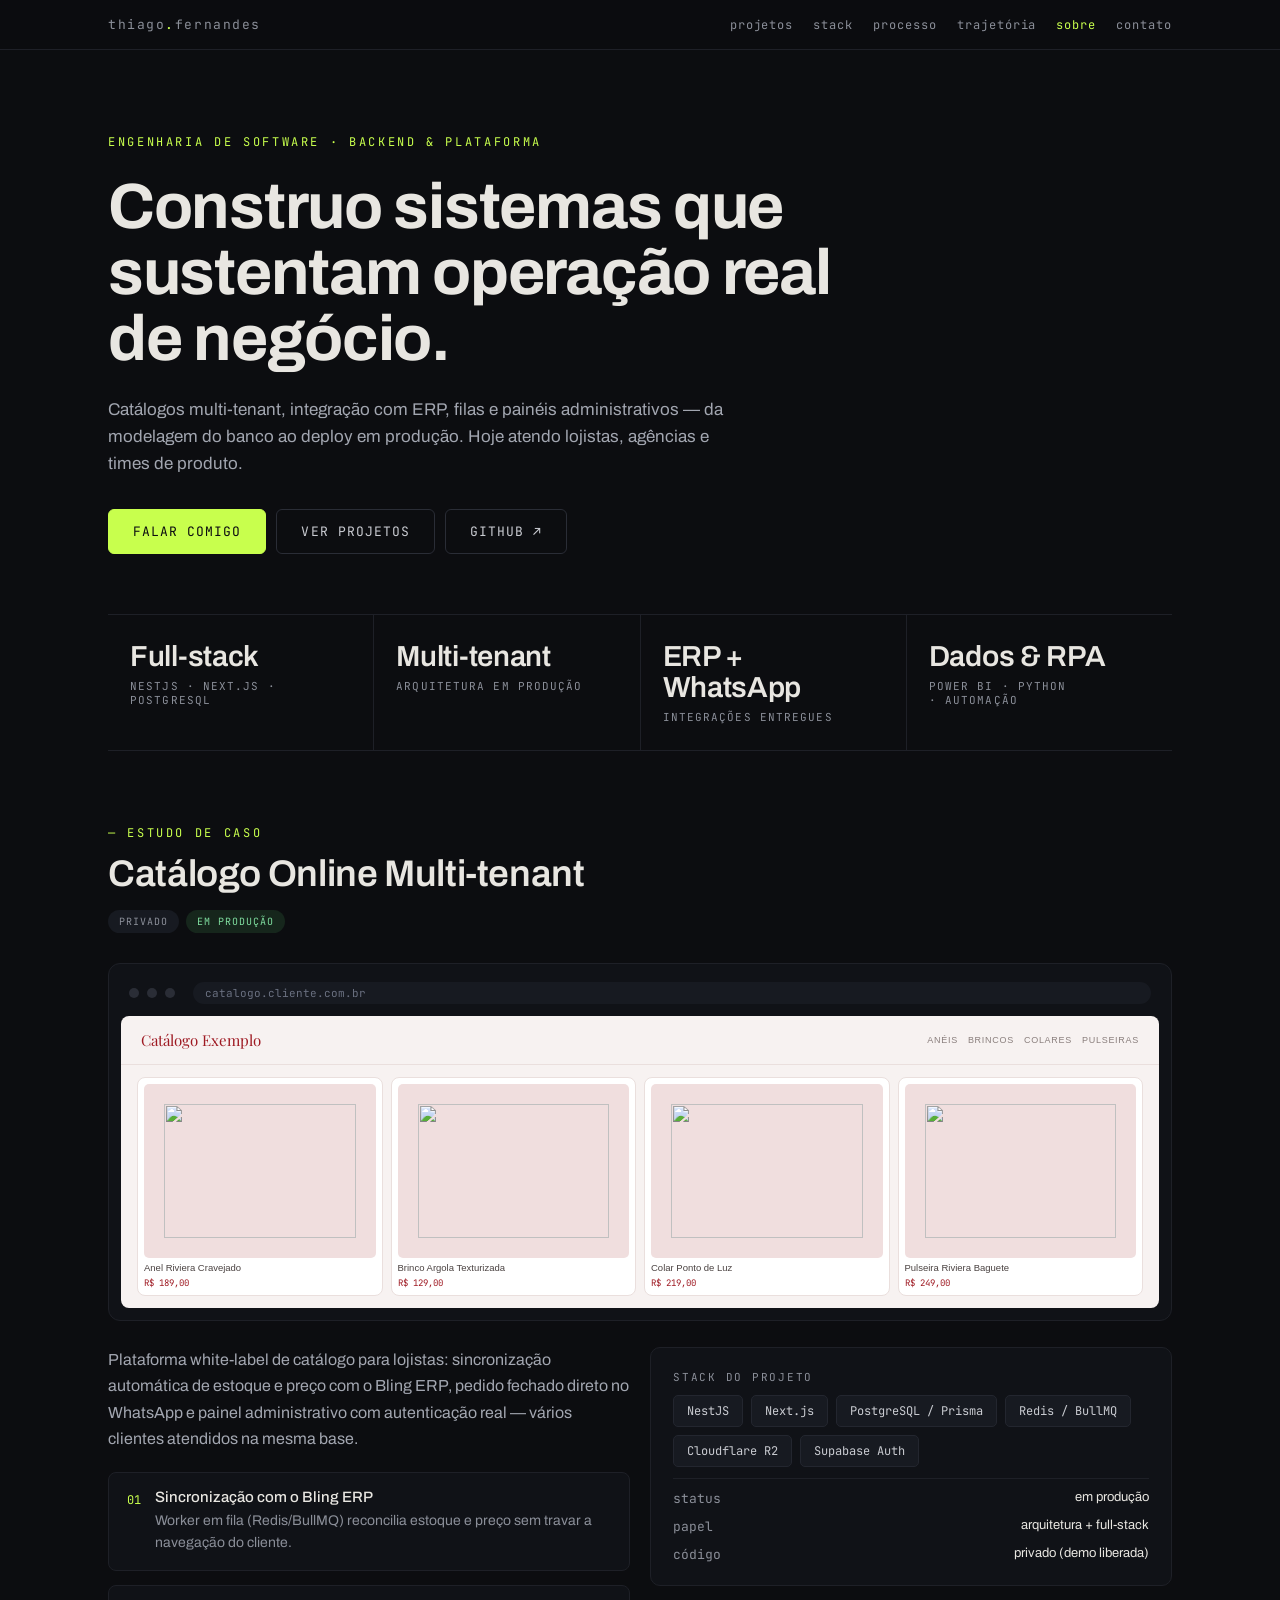
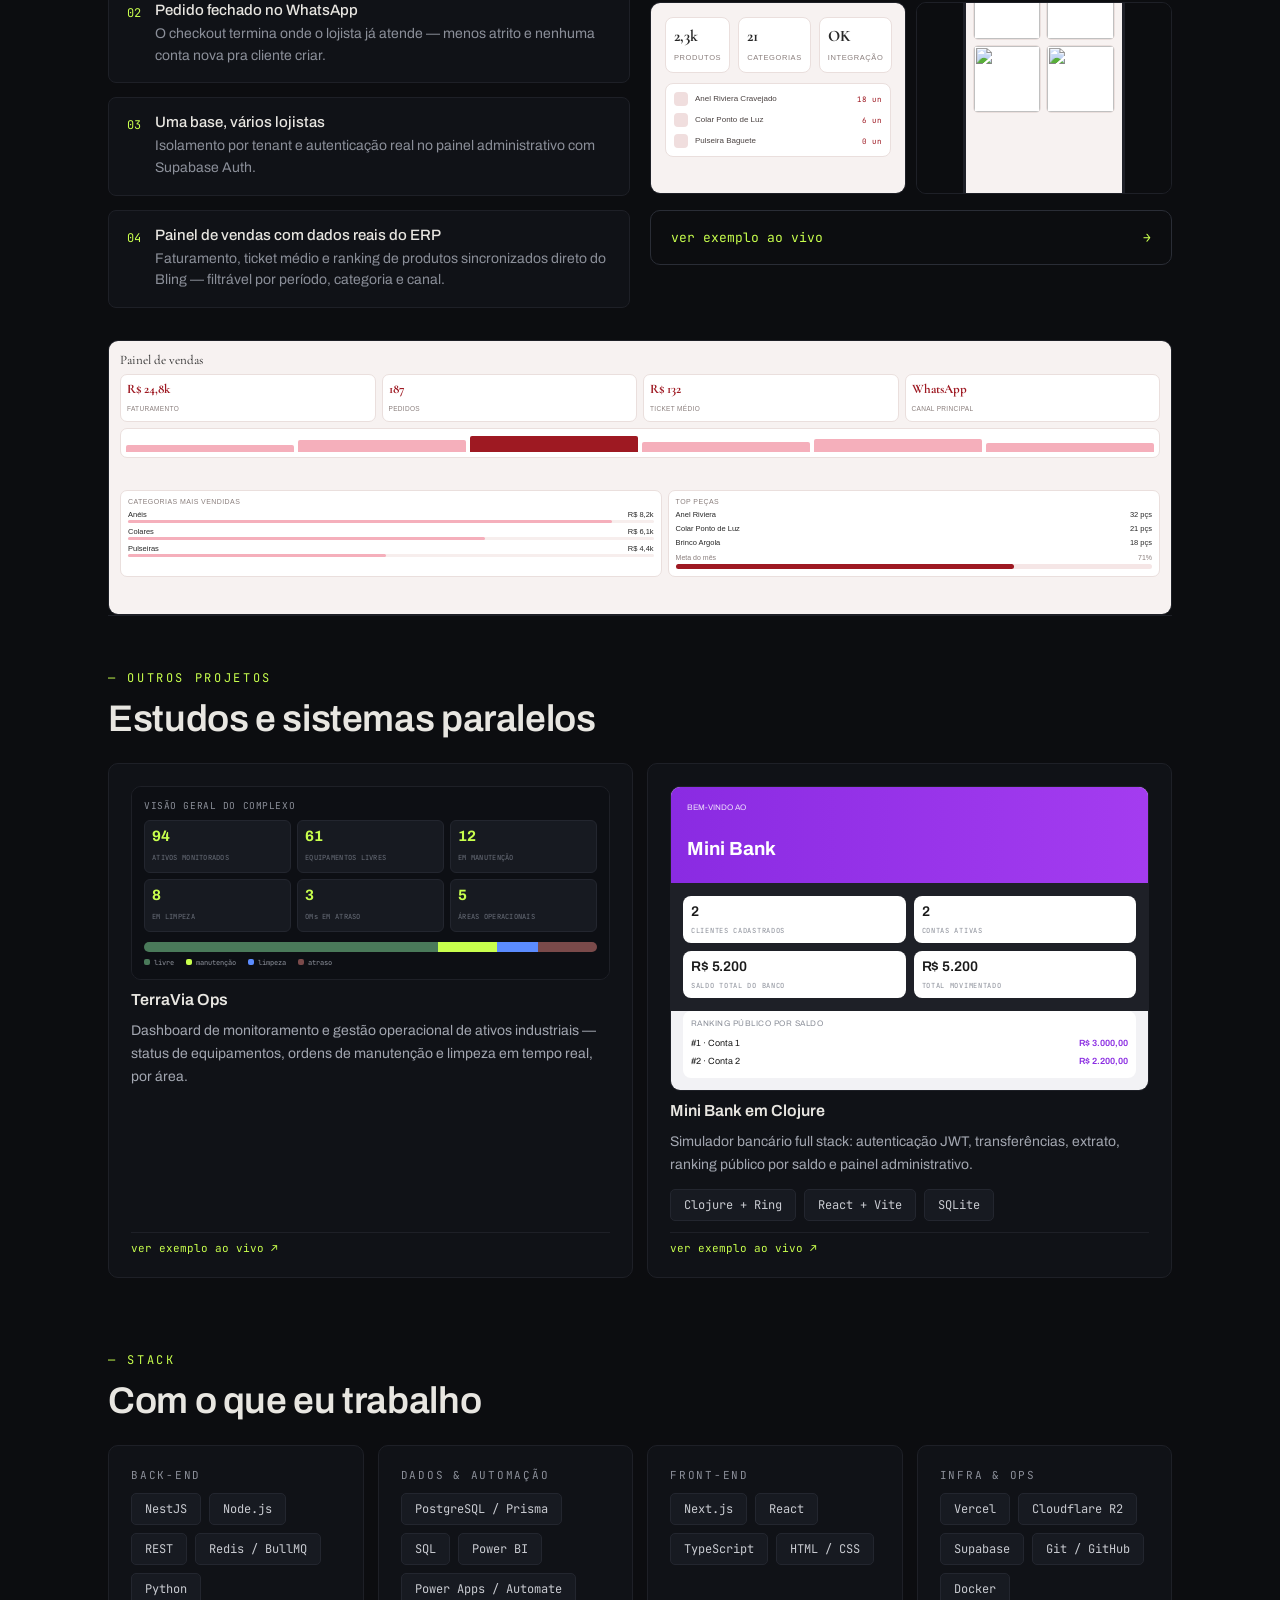
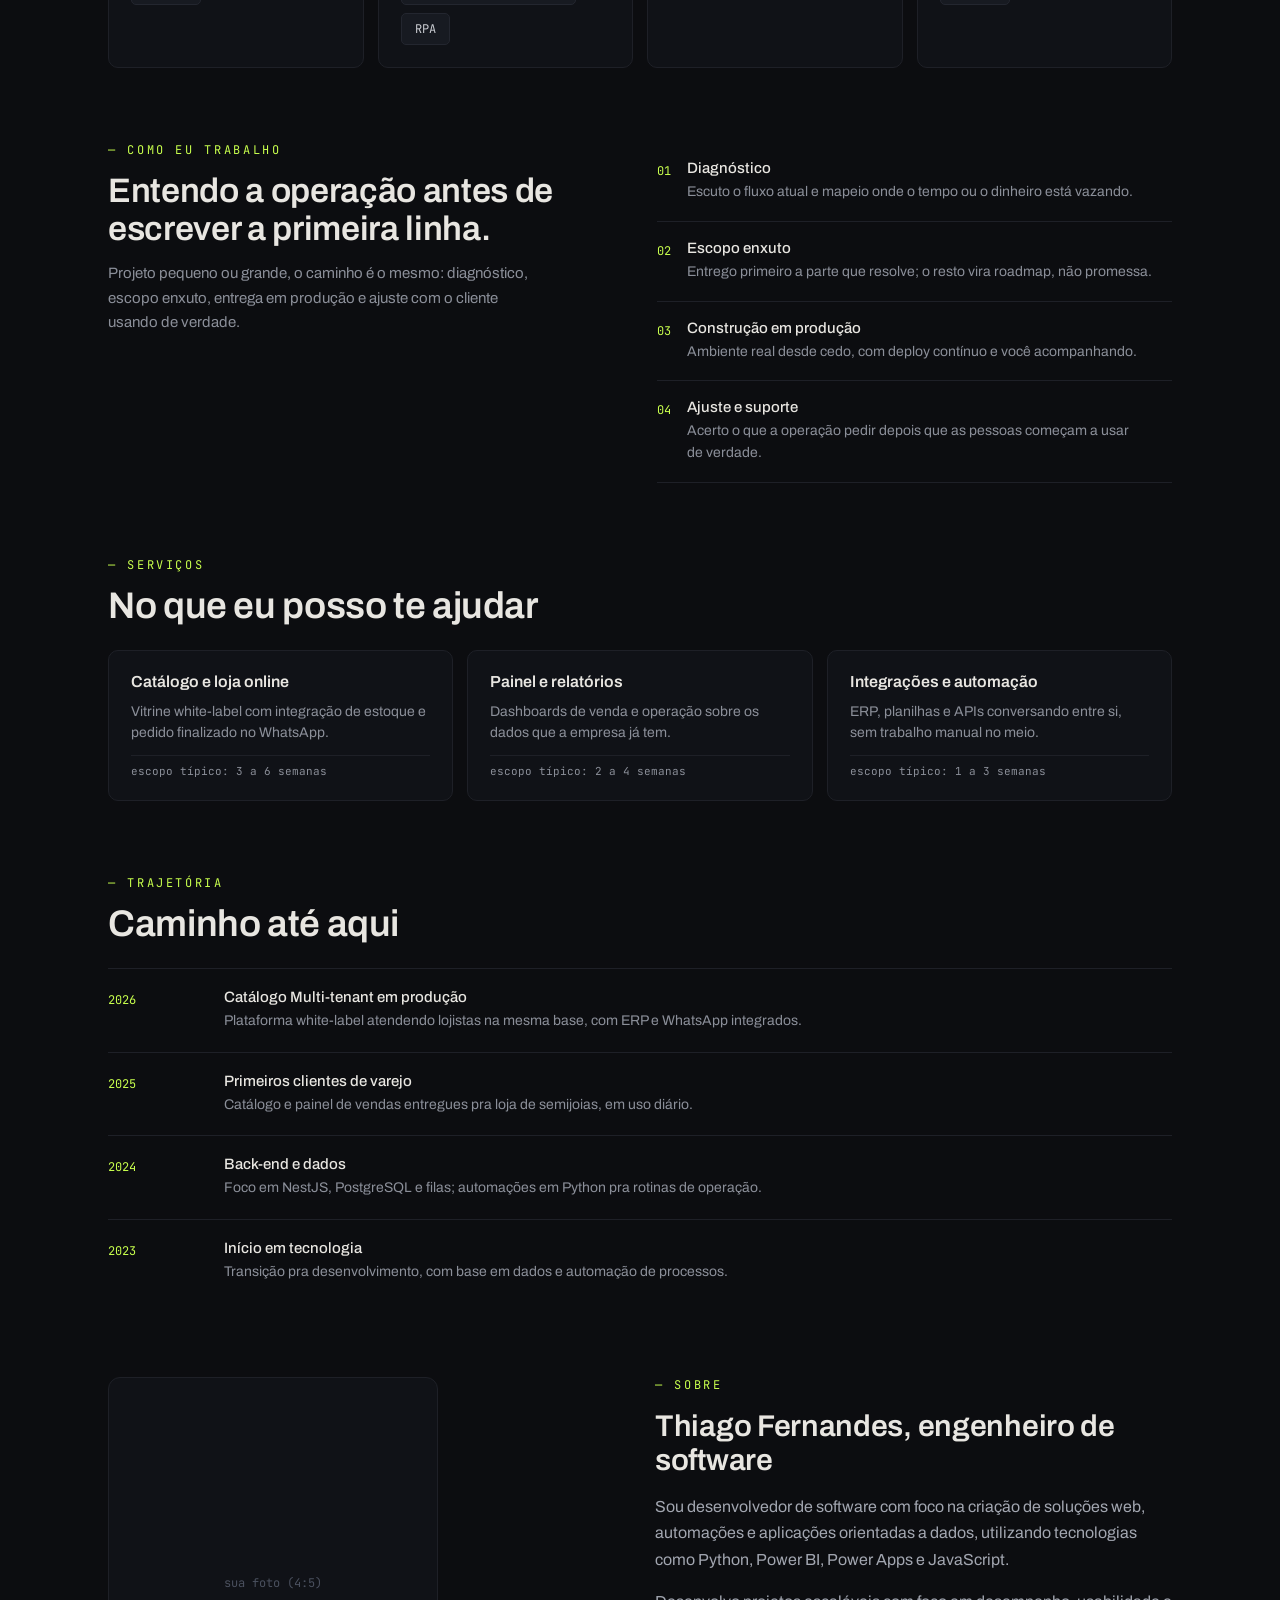
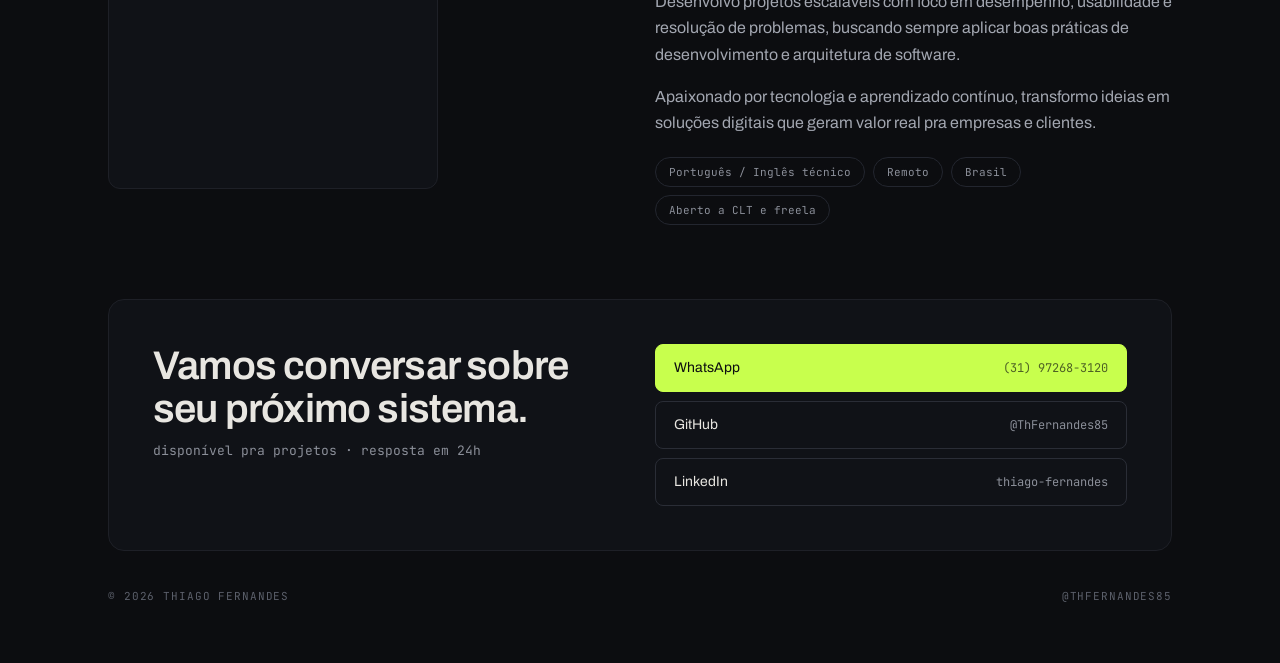
==== index.html @ 5080163a "fix: remove proporcao fixa do print do catalogo e deixa vendas mais compacto .shot (print principal " ====
<!DOCTYPE html>
<html lang="pt-BR">
<head>
<meta charset="utf-8">
<meta name="viewport" content="width=device-width,initial-scale=1">
<title>Thiago Fernandes · Engenheiro de Software</title>
<meta name="description" content="Engenheiro de software: catálogos multi-tenant, integrações com ERP, painéis e automações em produção.">
<link rel="preconnect" href="https://fonts.googleapis.com">
<link rel="preconnect" href="https://fonts.gstatic.com" crossorigin>
<link href="https://fonts.googleapis.com/css2?family=JetBrains+Mono:wght@400;500&family=Archivo:wght@400;500;600;700&family=Cormorant+Garamond:wght@400;500&family=Playfair+Display:wght@500;600&display=swap" rel="stylesheet">
<style>
:root{--bg:#0c0d10;--panel:#101217;--line:#1e2027;--line2:#2a2d36;--ink:#e8e6e1;--dim:#a2a6b0;--dim2:#8b8f99;--acc:#c8ff4d;}
*{box-sizing:border-box}
html{scroll-behavior:smooth}
body{margin:0;background:var(--bg);color:var(--ink);font-family:'Archivo',sans-serif;-webkit-font-smoothing:antialiased}
.mono{font-family:'JetBrains Mono',monospace}
a{color:var(--acc);text-decoration:none}
a:hover{color:#e4ff9e}
.wrap{max-width:1120px;margin:0 auto;padding:0 28px}
.nav{position:sticky;top:0;z-index:20;background:rgba(12,13,16,.86);backdrop-filter:blur(10px);border-bottom:1px solid var(--line)}
.nav .wrap{display:flex;flex-wrap:wrap;align-items:center;justify-content:space-between;gap:14px;padding:16px 28px}
.brand{font-family:'JetBrains Mono',monospace;font-size:13px;letter-spacing:.12em;color:var(--dim2)}
.brand b{color:var(--acc);font-weight:400}
.navlinks{display:flex;flex-wrap:wrap;gap:20px;font-family:'JetBrains Mono',monospace;font-size:12px;letter-spacing:.08em}
.navlinks a{color:var(--dim2)}
.navlinks a:hover,.navlinks a.on{color:var(--acc)}
.hero{padding:84px 0 60px;display:flex;flex-direction:column;gap:24px;animation:rise .5s ease both}
@keyframes rise{from{opacity:0;transform:translateY(14px)}to{opacity:1;transform:none}}
.eyebrow{font-family:'JetBrains Mono',monospace;font-size:12px;letter-spacing:.22em;color:var(--acc)}
h1{font-size:clamp(36px,5.2vw,64px);font-weight:700;line-height:1.03;letter-spacing:-.02em;margin:0;max-width:900px;text-wrap:pretty}
.lead{font-size:17px;line-height:1.6;color:var(--dim);max-width:620px;text-wrap:pretty;margin:0}
.btns{display:flex;flex-wrap:wrap;gap:10px;padding-top:8px}
.btn{padding:13px 24px;border-radius:6px;font-family:'JetBrains Mono',monospace;font-size:13px;letter-spacing:.08em;border:1px solid var(--line2);color:#c9cbd1}
.btn.primary{background:var(--acc);color:#0c0d10;border-color:var(--acc)}
.btn:hover{border-color:var(--acc);color:var(--acc)}
.btn.primary:hover{background:#e4ff9e;color:#0c0d10}
.stats{display:grid;grid-template-columns:repeat(auto-fit,minmax(168px,1fr));gap:1px;background:var(--line);border-top:1px solid var(--line);border-bottom:1px solid var(--line)}
.stat{background:var(--bg);padding:26px 22px;display:flex;flex-direction:column;gap:7px}
.stat b{font-size:29px;font-weight:600;letter-spacing:-.01em}
.stat span{font-family:'JetBrains Mono',monospace;font-size:11px;letter-spacing:.1em;color:var(--dim2);text-wrap:pretty}
section{scroll-margin-top:74px}
.shead{padding:74px 0 8px;display:flex;flex-direction:column;gap:12px}
.shead h2{font-size:clamp(24px,2.9vw,38px);font-weight:600;letter-spacing:-.01em;margin:0}
.badges{display:flex;flex-wrap:wrap;gap:7px;padding-top:4px}
.badge{font-family:'JetBrains Mono',monospace;font-size:10px;letter-spacing:.1em;padding:5px 11px;border-radius:999px;background:#171a21;color:var(--dim2)}
.badge.live{background:#16261c;color:#7fdd9f}
.mock{border:1px solid var(--line);background:var(--panel);border-radius:12px;padding:12px;margin-top:22px}
.mockbar{display:flex;align-items:center;gap:8px;padding:6px 8px 12px}
.mockbar i{width:10px;height:10px;border-radius:50%;background:var(--line2)}
.mockurl{margin-left:10px;flex:1;height:22px;border-radius:999px;background:#171a21;display:flex;align-items:center;padding:0 12px;font-family:'JetBrains Mono',monospace;font-size:11px;color:#6a7080}
.shot{border-radius:8px;overflow:hidden;background:#0c0d10}
.two{display:grid;grid-template-columns:repeat(auto-fit,minmax(290px,1fr));gap:20px;padding:26px 0}
.col{min-width:0;display:flex;flex-direction:column;gap:20px}
.body{font-size:16px;line-height:1.65;color:var(--dim);text-wrap:pretty;margin:0}
.dec{display:flex;gap:14px;padding:16px 18px;border:1px solid var(--line);border-radius:8px;background:var(--panel)}
.dec i,.step i{font-family:'JetBrains Mono',monospace;font-size:12px;color:var(--acc);font-style:normal;flex:0 0 auto;padding-top:3px}
.dec b,.step b,.tl b{display:block;font-size:15px;font-weight:500;margin-bottom:5px}
.dec p,.step p,.tl p{margin:0;font-size:14px;line-height:1.55;color:var(--dim2);text-wrap:pretty}
.card{border:1px solid var(--line);border-radius:10px;background:var(--panel);padding:22px;display:flex;flex-direction:column;gap:11px}
.ktitle{font-family:'JetBrains Mono',monospace;font-size:11px;letter-spacing:.16em;color:var(--dim2)}
.chips{display:flex;flex-wrap:wrap;gap:8px}
.chip{padding:7px 13px;border-radius:5px;background:#171a21;border:1px solid #23262f;font-family:'JetBrains Mono',monospace;font-size:12px;color:#c9cbd1}
.metarow{display:flex;justify-content:space-between;gap:12px;font-size:13px}
.metarow span{font-family:'JetBrains Mono',monospace;color:var(--dim2)}
.metarow em{font-style:normal;text-align:right}
.hr{height:1px;background:var(--line)}
.grid2{display:grid;grid-template-columns:1fr 1fr;gap:10px}
.thumb{aspect-ratio:4/3;border:1px solid var(--line);border-radius:10px;overflow:hidden;background:var(--panel)}
.livelink{border:1px solid var(--line2);border-radius:10px;padding:18px 20px;display:flex;align-items:center;justify-content:space-between;gap:12px;font-family:'JetBrains Mono',monospace;font-size:13px;color:var(--acc)}
.livelink:hover{border-color:var(--acc)}
.split{padding:74px 0 0;display:grid;grid-template-columns:repeat(auto-fit,minmax(280px,1fr));gap:34px}
.step{display:flex;gap:16px;padding:18px 0;border-bottom:1px solid var(--line)}
.tl{display:grid;grid-template-columns:96px minmax(0,1fr);gap:20px;padding:20px 0;border-top:1px solid var(--line)}
.tl i{font-family:'JetBrains Mono',monospace;font-size:12px;color:var(--acc);font-style:normal;padding-top:3px}
.about{padding:74px 0 0;display:grid;grid-template-columns:repeat(auto-fit,minmax(260px,1fr));gap:30px;align-items:start}
.foto{aspect-ratio:4/5;border:1px solid var(--line);border-radius:12px;overflow:hidden;background:var(--panel);max-width:330px;display:flex;align-items:center;justify-content:center}
.ph{font-family:'JetBrains Mono',monospace;font-size:12px;color:#4a505e;text-align:center;padding:20px}
.pill{padding:7px 13px;border-radius:999px;border:1px solid #23262f;font-family:'JetBrains Mono',monospace;font-size:11px;color:var(--dim2)}
.cards{display:grid;grid-template-columns:repeat(auto-fit,minmax(250px,1fr));gap:14px}
.serv b{font-size:16px;font-weight:600}
.serv p{margin:0;font-size:14px;line-height:1.55;color:var(--dim2);text-wrap:pretty}
.entrega{font-family:'JetBrains Mono',monospace;font-size:11px;color:var(--dim2);margin-top:auto;padding-top:8px;border-top:1px solid var(--line)}
.contato{margin-top:74px;padding:44px;border:1px solid var(--line);border-radius:16px;background:var(--panel);display:grid;grid-template-columns:repeat(auto-fit,minmax(260px,1fr));gap:30px}
.contato h2{font-size:clamp(26px,3.2vw,40px);font-weight:600;line-height:1.08;letter-spacing:-.02em;margin:0 0 12px;text-wrap:pretty}
.contact{border:1px solid var(--line2);border-radius:8px;padding:15px 18px;display:flex;align-items:center;justify-content:space-between;gap:12px;font-size:14px;color:var(--ink)}
.contact em{font-family:'JetBrains Mono',monospace;font-size:12px;color:var(--dim2);font-style:normal}
.contact:hover{border-color:var(--acc);color:var(--acc)}
.contact.primary{background:var(--acc);border-color:var(--acc);color:#0c0d10}
.contact.primary em{color:rgba(12,13,16,.65)}
.contact.primary:hover{background:#e4ff9e;color:#0c0d10}
.stackcol{display:flex;flex-direction:column;gap:9px}
footer{padding:38px 0 60px;display:flex;flex-wrap:wrap;justify-content:space-between;gap:12px;font-family:'JetBrains Mono',monospace;font-size:11px;letter-spacing:.08em;color:#5c606b}
@media (max-width:640px){.grid2{grid-template-columns:1fr}.contato{padding:28px}.tl{grid-template-columns:64px minmax(0,1fr);gap:14px}}
@media (prefers-reduced-motion:reduce){*{animation:none!important;scroll-behavior:auto}}

/* prints ficticios — recriam o visual real dos dois produtos, com dados inventados */
.fk{font-family:'Jost',sans-serif;width:100%;height:100%;overflow:hidden;position:relative}
.fk-cat{background:#f7f2f1;color:#282828}
.fk-cat .top{display:flex;justify-content:space-between;align-items:center;padding:14px 20px;border-bottom:1px solid #eadfdd}
.fk-cat .logo{font-family:'Playfair Display',serif;font-size:15px;color:#9e1922}
.fk-cat .cats{display:flex;gap:10px;font-size:9px;color:#8a7f7d;letter-spacing:.08em;text-transform:uppercase}
.fk-cat .grid{display:grid;grid-template-columns:repeat(4,1fr);gap:8px;padding:12px 16px}
.fk-cat .card{background:#fff;border:1px solid #eadfdd;border-radius:8px;padding:6px;display:flex;flex-direction:column;gap:4px}
.fk-cat .card .ph{aspect-ratio:4/3;background:#f0dede;border-radius:5px;overflow:hidden}
.fk-cat .card .ph img{width:100%;height:100%;object-fit:cover;display:block}
.fk-cat .card b{font-size:9.5px;font-weight:500;color:#4a4241}
.fk-cat .card span{font-family:'JetBrains Mono',monospace;font-size:9px;color:#9e1922}
.fk-admin{background:#f7f2f1;color:#282828;padding:14px}
.fk-admin .kpis{display:grid;grid-template-columns:repeat(3,1fr);gap:8px;margin-bottom:10px}
.fk-admin .kpi{background:#fff;border:1px solid #eadfdd;border-radius:8px;padding:8px}
.fk-admin .kpi b{display:block;font-family:'Cormorant Garamond',serif;font-size:16px}
.fk-admin .kpi span{font-size:7.5px;color:#8a7f7d;letter-spacing:.08em}
.fk-admin .list{background:#fff;border:1px solid #eadfdd;border-radius:8px;padding:8px;display:flex;flex-direction:column;gap:7px}
.fk-admin .row{display:flex;align-items:center;gap:7px;font-size:8px}
.fk-admin .row .dot{width:14px;height:14px;border-radius:4px;background:#f0dede;flex-shrink:0}
.fk-admin .row b{flex:1;font-weight:500;color:#4a4241}
.fk-admin .row span{color:#9e1922;font-family:'JetBrains Mono',monospace;font-size:7.5px}
.fk-mobile{background:#0c0d10;display:flex;align-items:center;justify-content:center}
.fk-mobile .phone{width:64%;aspect-ratio:9/17.5;background:#f7f2f1;border-radius:14px;border:3px solid #1e2027;padding:10px 7px;display:flex;flex-direction:column;gap:6px}
.fk-mobile .phone .logo{font-family:'Playfair Display',serif;font-size:9px;color:#9e1922;text-align:center}
.fk-mobile .phone .g{display:grid;grid-template-columns:1fr 1fr;gap:5px}
.fk-mobile .phone .c{background:#fff;border-radius:5px;aspect-ratio:1;border:1px solid #eadfdd;overflow:hidden}
.fk-mobile .phone .c img{width:100%;height:100%;object-fit:cover;display:block}
.fk-vendas{background:#f7f2f1;color:#282828;padding:11px}
.fk-vendas .head{font-family:'Cormorant Garamond',serif;font-size:13px;margin-bottom:6px}
.fk-vendas .row{display:grid;grid-template-columns:repeat(4,1fr);gap:6px;margin-bottom:6px}
.fk-vendas .kpi{background:#fff;border:1px solid #eadfdd;border-radius:7px;padding:6px}
.fk-vendas .kpi b{display:block;font-family:'Cormorant Garamond',serif;font-size:13px;color:#9e1922}
.fk-vendas .kpi span{font-size:6.5px;color:#8a7f7d;letter-spacing:.05em}
.fk-vendas .bars{display:flex;align-items:flex-end;gap:4px;height:30px;background:#fff;border:1px solid #eadfdd;border-radius:7px;padding:5px}
.fk-vendas .bars i{flex:1;background:#f5afbb;border-radius:2px 2px 0 0}
.fk-vendas .bars i:nth-child(3){background:#9e1922}
.fk-vendas .two{display:grid;grid-template-columns:1.1fr 1fr;gap:6px;margin-top:6px}
.fk-vendas .box{background:#fff;border:1px solid #eadfdd;border-radius:7px;padding:7px}
.fk-vendas .box h4{font-size:7px;letter-spacing:.06em;color:#8a7f7d;margin:0 0 5px;font-weight:500;text-transform:uppercase}
.fk-vendas .rank{display:flex;flex-direction:column;gap:4px}
.fk-vendas .rank .r{display:flex;justify-content:space-between;font-size:7.5px;margin-bottom:1px}
.fk-vendas .rank .bar2{height:3px;border-radius:99px;background:#f7eeed}
.fk-vendas .rank .bar2 i{display:block;height:100%;border-radius:99px;background:#f5afbb}
.fk-vendas .rank .r1 .bar2 i{background:#9e1922}
.fk-vendas .meta{margin-top:6px}
.fk-vendas .meta .top{display:flex;justify-content:space-between;font-size:7px;color:#8a7f7d;margin-bottom:3px}
.fk-vendas .meta .track{height:5px;border-radius:99px;background:#f5e6e6}
.fk-vendas .meta .track i{display:block;height:100%;width:71%;border-radius:99px;background:#9e1922}
.fk-ops{background:#0d0f14;color:#e8e6e1;padding:12px;font-family:'JetBrains Mono',monospace}
.fk-ops .h{font-size:9.5px;color:#8b8f99;letter-spacing:.06em;margin-bottom:8px}
.fk-ops .g{display:grid;grid-template-columns:repeat(3,1fr);gap:6px}
.fk-ops .c{background:#171a21;border:1px solid #23262f;border-radius:6px;padding:7px}
.fk-ops .c b{display:block;font-family:'Archivo',sans-serif;font-size:15px;color:#c8ff4d}
.fk-ops .c span{font-size:7px;color:#6a6f7a;letter-spacing:.04em}
.fk-ops .stackbar{display:flex;height:10px;border-radius:5px;overflow:hidden;margin-top:10px}
.fk-ops .stackbar i{height:100%}
.fk-ops .legend{display:flex;gap:12px;margin-top:6px;font-size:7px;color:#8b8f99}
.fk-ops .legend span{display:inline-flex;align-items:center;gap:4px}
.fk-ops .legend i{width:6px;height:6px;border-radius:2px;display:inline-block}
.fk-bank{background:#f2f2f5;color:#1a1a1a;font-family:'Archivo',sans-serif}
.fk-bank .hero{background:linear-gradient(to right,rgb(138,43,226),rgb(164,60,240));color:#fff;padding:16px}
.fk-bank .hero small{font-size:8px;opacity:.85;display:block;margin-bottom:2px}
.fk-bank .hero h4{margin:0 0 8px;font-size:19px;font-weight:700}
.fk-bank .stats{display:grid;grid-template-columns:repeat(2,1fr);gap:8px;padding:12px}
.fk-bank .stat{background:#fff;border-radius:8px;padding:8px}
.fk-bank .stat b{display:block;font-size:14px}
.fk-bank .stat span{font-size:7px;color:#8b8f99}
.fk-bank .rank{margin:0 12px 12px;background:#fff;border-radius:8px;padding:8px}
.fk-bank .rank .lbl{font-size:8px;color:#8b8f99;letter-spacing:.06em;margin-bottom:6px;text-transform:uppercase}
.fk-bank .rank .tx{display:flex;justify-content:space-between;padding:4px 0;font-size:9px}
.fk-bank .rank .tx span:last-child{font-weight:600;color:rgb(138,43,226)}
</style>
</head>
<body>

<nav class="nav">
  <div class="wrap">
    <a class="brand" href="#topo">thiago<b>.</b>fernandes</a>
    <div class="navlinks">
      <a href="#projetos">projetos</a><a href="#stack">stack</a><a href="#processo">processo</a>
      <a href="#trajetoria">trajetória</a><a href="#sobre">sobre</a><a class="on" href="#contato">contato</a>
    </div>
  </div>
</nav>

<div class="wrap" id="topo">

  <header class="hero">
    <div class="eyebrow">ENGENHARIA DE SOFTWARE · BACKEND &amp; PLATAFORMA</div>
    <h1>Construo sistemas que sustentam operação real de negócio.</h1>
    <p class="lead">Catálogos multi-tenant, integração com ERP, filas e painéis administrativos — da modelagem do banco ao deploy em produção. Hoje atendo lojistas, agências e times de produto.</p>
    <div class="btns">
      <a class="btn primary" href="#contato">FALAR COMIGO</a>
      <a class="btn" href="#projetos">VER PROJETOS</a>
      <a class="btn" href="https://github.com/ThFernandes85" target="_blank" rel="noopener">GITHUB ↗</a>
    </div>
  </header>

  <div class="stats">
      <div class="stat"><b>Full-stack</b><span>NESTJS · NEXT.JS · POSTGRESQL</span></div>
      <div class="stat"><b>Multi-tenant</b><span>ARQUITETURA EM PRODUÇÃO</span></div>
      <div class="stat"><b>ERP + WhatsApp</b><span>INTEGRAÇÕES ENTREGUES</span></div>
      <div class="stat"><b>Dados & RPA</b><span>POWER BI · PYTHON · AUTOMAÇÃO</span></div>
  </div>

  <section id="projetos">
    <div class="shead">
      <div class="eyebrow">— ESTUDO DE CASO</div>
      <h2>Catálogo Online Multi-tenant</h2>
      <div class="badges"><span class="badge">PRIVADO</span><span class="badge live">EM PRODUÇÃO</span></div>
    </div>

    <div class="mock">
      <div class="mockbar"><i></i><i></i><i></i><div class="mockurl">catalogo.cliente.com.br</div></div>
      <div class="shot">
        <div class="fk fk-cat">
          <div class="top"><span class="logo">Catálogo Exemplo</span><div class="cats"><span>Anéis</span><span>Brincos</span><span>Colares</span><span>Pulseiras</span></div></div>
          <div class="grid">
            <div class="card"><div class="ph"><img src="https://images.unsplash.com/photo-1543294001-f7cd5d7fb516?w=400&amp;q=70&amp;auto=format&amp;fit=crop" alt="" loading="lazy"></div><b>Anel Riviera Cravejado</b><span>R$ 189,00</span></div>
            <div class="card"><div class="ph"><img src="https://images.unsplash.com/photo-1603974372039-adc49044b6bd?w=400&amp;q=70&amp;auto=format&amp;fit=crop" alt="" loading="lazy"></div><b>Brinco Argola Texturizada</b><span>R$ 129,00</span></div>
            <div class="card"><div class="ph"><img src="https://images.unsplash.com/photo-1601121141461-9d6647bca1ed?w=400&amp;q=70&amp;auto=format&amp;fit=crop" alt="" loading="lazy"></div><b>Colar Ponto de Luz</b><span>R$ 219,00</span></div>
            <div class="card"><div class="ph"><img src="https://images.unsplash.com/photo-1722410180687-b05b50922362?w=400&amp;q=70&amp;auto=format&amp;fit=crop" alt="" loading="lazy"></div><b>Pulseira Riviera Baguete</b><span>R$ 249,00</span></div>
          </div>
        </div>
      </div>
    </div>

    <div class="two">
      <div class="col">
        <p class="body">Plataforma white-label de catálogo para lojistas: sincronização automática de estoque e preço com o Bling ERP, pedido fechado direto no WhatsApp e painel administrativo com autenticação real — vários clientes atendidos na mesma base.</p>
        <div class="col" style="gap:14px">
        <div class="dec"><i>01</i><div><b>Sincronização com o Bling ERP</b><p>Worker em fila (Redis/BullMQ) reconcilia estoque e preço sem travar a navegação do cliente.</p></div></div>
        <div class="dec"><i>02</i><div><b>Pedido fechado no WhatsApp</b><p>O checkout termina onde o lojista já atende — menos atrito e nenhuma conta nova pra cliente criar.</p></div></div>
        <div class="dec"><i>03</i><div><b>Uma base, vários lojistas</b><p>Isolamento por tenant e autenticação real no painel administrativo com Supabase Auth.</p></div></div>
        <div class="dec"><i>04</i><div><b>Painel de vendas com dados reais do ERP</b><p>Faturamento, ticket médio e ranking de produtos sincronizados direto do Bling — filtrável por período, categoria e canal.</p></div></div>
        </div>
      </div>
      <div class="col" style="gap:16px">
        <div class="card">
          <span class="ktitle">STACK DO PROJETO</span>
          <div class="chips"><span class="chip">NestJS</span><span class="chip">Next.js</span><span class="chip">PostgreSQL / Prisma</span><span class="chip">Redis / BullMQ</span><span class="chip">Cloudflare R2</span><span class="chip">Supabase Auth</span></div>
          <div class="hr"></div>
          <div class="metarow"><span>status</span><em>em produção</em></div>
          <div class="metarow"><span>papel</span><em>arquitetura + full-stack</em></div>
          <div class="metarow"><span>código</span><em>privado (demo liberada)</em></div>
        </div>
        <div class="grid2">
          <div class="thumb"><div class="fk fk-admin">
            <div class="kpis"><div class="kpi"><b>2,3k</b><span>PRODUTOS</span></div><div class="kpi"><b>21</b><span>CATEGORIAS</span></div><div class="kpi"><b>OK</b><span>INTEGRAÇÃO</span></div></div>
            <div class="list">
              <div class="row"><div class="dot"></div><b>Anel Riviera Cravejado</b><span>18 un</span></div>
              <div class="row"><div class="dot"></div><b>Colar Ponto de Luz</b><span>6 un</span></div>
              <div class="row"><div class="dot"></div><b>Pulseira Baguete</b><span>0 un</span></div>
            </div>
          </div></div>
          <div class="thumb"><div class="fk fk-mobile"><div class="phone">
            <div class="logo">Catálogo</div>
            <div class="g">
              <div class="c"><img src="https://images.unsplash.com/photo-1543294001-f7cd5d7fb516?w=200&amp;q=60&amp;auto=format&amp;fit=crop" alt="" loading="lazy"></div>
              <div class="c"><img src="https://images.unsplash.com/photo-1603974372039-adc49044b6bd?w=200&amp;q=60&amp;auto=format&amp;fit=crop" alt="" loading="lazy"></div>
              <div class="c"><img src="https://images.unsplash.com/photo-1601121141461-9d6647bca1ed?w=200&amp;q=60&amp;auto=format&amp;fit=crop" alt="" loading="lazy"></div>
              <div class="c"><img src="https://images.unsplash.com/photo-1722410180687-b05b50922362?w=200&amp;q=60&amp;auto=format&amp;fit=crop" alt="" loading="lazy"></div>
            </div>
          </div></div></div>
        </div>
        <a class="livelink" href="#" target="_blank" rel="noopener">ver exemplo ao vivo <span>→</span></a>
      </div>
    </div>

    <div class="thumb" style="aspect-ratio:unset;margin-top:6px">
      <div class="fk fk-vendas">
        <div class="head">Painel de vendas</div>
        <div class="row">
          <div class="kpi"><b>R$ 24,8k</b><span>FATURAMENTO</span></div>
          <div class="kpi"><b>187</b><span>PEDIDOS</span></div>
          <div class="kpi"><b>R$ 132</b><span>TICKET MÉDIO</span></div>
          <div class="kpi"><b>WhatsApp</b><span>CANAL PRINCIPAL</span></div>
        </div>
        <div class="bars"><i style="height:40%"></i><i style="height:65%"></i><i style="height:90%"></i><i style="height:55%"></i><i style="height:72%"></i><i style="height:48%"></i></div>
        <div class="two">
          <div class="box">
            <h4>Categorias mais vendidas</h4>
            <div class="rank">
              <div><div class="r r1"><span>Anéis</span><span>R$ 8,2k</span></div><div class="bar2"><i style="width:92%"></i></div></div>
              <div><div class="r"><span>Colares</span><span>R$ 6,1k</span></div><div class="bar2"><i style="width:68%"></i></div></div>
              <div><div class="r"><span>Pulseiras</span><span>R$ 4,4k</span></div><div class="bar2"><i style="width:49%"></i></div></div>
            </div>
          </div>
          <div class="box">
            <h4>Top peças</h4>
            <div class="rank">
              <div class="r"><span>Anel Riviera</span><span>32 pçs</span></div>
              <div class="r"><span>Colar Ponto de Luz</span><span>21 pçs</span></div>
              <div class="r"><span>Brinco Argola</span><span>18 pçs</span></div>
            </div>
            <div class="meta">
              <div class="top"><span>Meta do mês</span><span>71%</span></div>
              <div class="track"><i></i></div>
            </div>
          </div>
        </div>
      </div>
    </div>
    <div class="shead" style="border-top:1px solid var(--line);padding-top:54px">
      <div class="eyebrow">— OUTROS PROJETOS</div>
      <h2>Estudos e sistemas paralelos</h2>
    </div>
    <div class="cards" style="padding-top:16px">
      <div class="card">
        <div class="thumb" style="aspect-ratio:unset"><div class="fk fk-ops">
          <div class="h">VISÃO GERAL DO COMPLEXO</div>
          <div class="g">
            <div class="c"><b>94</b><span>ATIVOS MONITORADOS</span></div>
            <div class="c"><b>61</b><span>EQUIPAMENTOS LIVRES</span></div>
            <div class="c"><b>12</b><span>EM MANUTENÇÃO</span></div>
            <div class="c"><b>8</b><span>EM LIMPEZA</span></div>
            <div class="c"><b>3</b><span>OMs EM ATRASO</span></div>
            <div class="c"><b>5</b><span>ÁREAS OPERACIONAIS</span></div>
          </div>
          <div class="stackbar">
            <i style="width:65%;background:#4a7a5a"></i><i style="width:13%;background:#c8ff4d"></i><i style="width:9%;background:#5b8cff"></i><i style="width:13%;background:#7a4a4a"></i>
          </div>
          <div class="legend">
            <span><i style="background:#4a7a5a"></i>livre</span>
            <span><i style="background:#c8ff4d"></i>manutenção</span>
            <span><i style="background:#5b8cff"></i>limpeza</span>
            <span><i style="background:#7a4a4a"></i>atraso</span>
          </div>
        </div></div>
        <b style="font-size:16px;font-weight:600">TerraVia Ops</b>
        <p class="body" style="font-size:14px">Dashboard de monitoramento e gestão operacional de ativos industriais — status de equipamentos, ordens de manutenção e limpeza em tempo real, por área.</p>
        <a class="entrega" href="https://terraviaops.netlify.app/" target="_blank" rel="noopener" style="color:var(--acc)">ver exemplo ao vivo ↗</a>
      </div>
      <div class="card">
        <div class="thumb" style="aspect-ratio:unset"><div class="fk fk-bank">
          <div class="hero">
            <small>BEM-VINDO AO</small>
            <h4>Mini Bank</h4>
          </div>
          <div class="stats">
            <div class="stat"><b>2</b><span>CLIENTES CADASTRADOS</span></div>
            <div class="stat"><b>2</b><span>CONTAS ATIVAS</span></div>
            <div class="stat"><b>R$ 5.200</b><span>SALDO TOTAL DO BANCO</span></div>
            <div class="stat"><b>R$ 5.200</b><span>TOTAL MOVIMENTADO</span></div>
          </div>
          <div class="rank">
            <div class="lbl">Ranking público por saldo</div>
            <div class="tx"><span>#1 · Conta 1</span><span>R$ 3.000,00</span></div>
            <div class="tx"><span>#2 · Conta 2</span><span>R$ 2.200,00</span></div>
          </div>
        </div></div>
        <b style="font-size:16px;font-weight:600">Mini Bank em Clojure</b>
        <p class="body" style="font-size:14px">Simulador bancário full stack: autenticação JWT, transferências, extrato, ranking público por saldo e painel administrativo.</p>
        <div class="chips" style="padding-top:2px"><span class="chip">Clojure + Ring</span><span class="chip">React + Vite</span><span class="chip">SQLite</span></div>
        <a class="entrega" href="https://mini-bank-clojure.vercel.app/" target="_blank" rel="noopener" style="color:var(--acc)">ver exemplo ao vivo ↗</a>
      </div>
    </div>
  </section>

  <section id="stack">
    <div class="shead"><div class="eyebrow">— STACK</div><h2>Com o que eu trabalho</h2></div>
    <div class="cards" style="padding-top:16px">
        <div class="card"><span class="ktitle">BACK-END</span><div class="chips"><span class="chip">NestJS</span><span class="chip">Node.js</span><span class="chip">REST</span><span class="chip">Redis / BullMQ</span><span class="chip">Python</span></div></div>
        <div class="card"><span class="ktitle">DADOS & AUTOMAÇÃO</span><div class="chips"><span class="chip">PostgreSQL / Prisma</span><span class="chip">SQL</span><span class="chip">Power BI</span><span class="chip">Power Apps / Automate</span><span class="chip">RPA</span></div></div>
        <div class="card"><span class="ktitle">FRONT-END</span><div class="chips"><span class="chip">Next.js</span><span class="chip">React</span><span class="chip">TypeScript</span><span class="chip">HTML / CSS</span></div></div>
        <div class="card"><span class="ktitle">INFRA & OPS</span><div class="chips"><span class="chip">Vercel</span><span class="chip">Cloudflare R2</span><span class="chip">Supabase</span><span class="chip">Git / GitHub</span><span class="chip">Docker</span></div></div>
    </div>
  </section>

  <section id="processo" class="split">
    <div class="col" style="gap:14px">
      <div class="eyebrow">— COMO EU TRABALHO</div>
      <h2 style="font-size:clamp(24px,2.7vw,34px);font-weight:600;line-height:1.1;letter-spacing:-.01em;margin:0">Entendo a operação antes de escrever a primeira linha.</h2>
      <p class="body" style="font-size:15px;color:var(--dim2);max-width:420px">Projeto pequeno ou grande, o caminho é o mesmo: diagnóstico, escopo enxuto, entrega em produção e ajuste com o cliente usando de verdade.</p>
    </div>
    <div class="col" style="gap:0">
        <div class="step"><i>01</i><div><b>Diagnóstico</b><p>Escuto o fluxo atual e mapeio onde o tempo ou o dinheiro está vazando.</p></div></div>
        <div class="step"><i>02</i><div><b>Escopo enxuto</b><p>Entrego primeiro a parte que resolve; o resto vira roadmap, não promessa.</p></div></div>
        <div class="step"><i>03</i><div><b>Construção em produção</b><p>Ambiente real desde cedo, com deploy contínuo e você acompanhando.</p></div></div>
        <div class="step"><i>04</i><div><b>Ajuste e suporte</b><p>Acerto o que a operação pedir depois que as pessoas começam a usar de verdade.</p></div></div>
    </div>
  </section>

  <section id="servicos">
    <div class="shead"><div class="eyebrow">— SERVIÇOS</div><h2>No que eu posso te ajudar</h2></div>
    <div class="cards" style="padding-top:16px">
        <div class="card serv"><b>Catálogo e loja online</b><p>Vitrine white-label com integração de estoque e pedido finalizado no WhatsApp.</p><span class="entrega">escopo típico: 3 a 6 semanas</span></div>
        <div class="card serv"><b>Painel e relatórios</b><p>Dashboards de venda e operação sobre os dados que a empresa já tem.</p><span class="entrega">escopo típico: 2 a 4 semanas</span></div>
        <div class="card serv"><b>Integrações e automação</b><p>ERP, planilhas e APIs conversando entre si, sem trabalho manual no meio.</p><span class="entrega">escopo típico: 1 a 3 semanas</span></div>
    </div>
  </section>

  <section id="trajetoria">
    <div class="shead"><div class="eyebrow">— TRAJETÓRIA</div><h2>Caminho até aqui</h2></div>
    <div style="padding-top:16px">
        <div class="tl"><i>2026</i><div><b>Catálogo Multi-tenant em produção</b><p>Plataforma white-label atendendo lojistas na mesma base, com ERP e WhatsApp integrados.</p></div></div>
        <div class="tl"><i>2025</i><div><b>Primeiros clientes de varejo</b><p>Catálogo e painel de vendas entregues pra loja de semijoias, em uso diário.</p></div></div>
        <div class="tl"><i>2024</i><div><b>Back-end e dados</b><p>Foco em NestJS, PostgreSQL e filas; automações em Python pra rotinas de operação.</p></div></div>
        <div class="tl"><i>2023</i><div><b>Início em tecnologia</b><p>Transição pra desenvolvimento, com base em dados e automação de processos.</p></div></div>
    </div>
  </section>

  <section id="sobre" class="about">
    <div class="foto"><div class="ph">sua foto (4:5)</div></div>
    <div class="col" style="gap:16px">
      <div class="eyebrow">— SOBRE</div>
      <h2 style="font-size:clamp(22px,2.4vw,30px);font-weight:600;line-height:1.15;letter-spacing:-.01em;margin:0">Thiago Fernandes, engenheiro de software</h2>
      <p class="body">Sou desenvolvedor de software com foco na criação de soluções web, automações e aplicações orientadas a dados, utilizando tecnologias como Python, Power BI, Power Apps e JavaScript.</p>
      <p class="body">Desenvolvo projetos escaláveis com foco em desempenho, usabilidade e resolução de problemas, buscando sempre aplicar boas práticas de desenvolvimento e arquitetura de software.</p>
      <p class="body">Apaixonado por tecnologia e aprendizado contínuo, transformo ideias em soluções digitais que geram valor real pra empresas e clientes.</p>
      <div class="chips" style="padding-top:4px"><span class="pill">Português / Inglês técnico</span><span class="pill">Remoto</span><span class="pill">Brasil</span><span class="pill">Aberto a CLT e freela</span></div>
    </div>
  </section>

  <section id="contato" class="contato">
    <div>
      <h2>Vamos conversar sobre seu próximo sistema.</h2>
      <div class="mono" style="font-size:13px;color:var(--dim2)">disponível pra projetos · resposta em 24h</div>
    </div>
    <div class="stackcol">
        <a class="contact primary" href="https://wa.me/5531972683120" target="_blank" rel="noopener"><span>WhatsApp</span><em>(31) 97268-3120</em></a>
        <a class="contact" href="https://github.com/ThFernandes85" target="_blank" rel="noopener"><span>GitHub</span><em>@ThFernandes85</em></a>
        <a class="contact" href="https://www.linkedin.com/in/thiago-fernandes-79000a143/" target="_blank" rel="noopener"><span>LinkedIn</span><em>thiago-fernandes</em></a>
    </div>
  </section>

  <footer>
    <div>© 2026 THIAGO FERNANDES</div>
    <div>@THFERNANDES85</div>
  </footer>

</div>

<script>
const secs = document.querySelectorAll('section[id]');
const links = document.querySelectorAll('.navlinks a');
const io = new IntersectionObserver(es => {
  es.forEach(e => {
    if (!e.isIntersecting) return;
    links.forEach(a => a.classList.toggle('on', a.getAttribute('href') === '#' + e.target.id));
  });
}, { rootMargin: '-45% 0px -50% 0px' });
secs.forEach(s => io.observe(s));
</script>
</body>
</html>
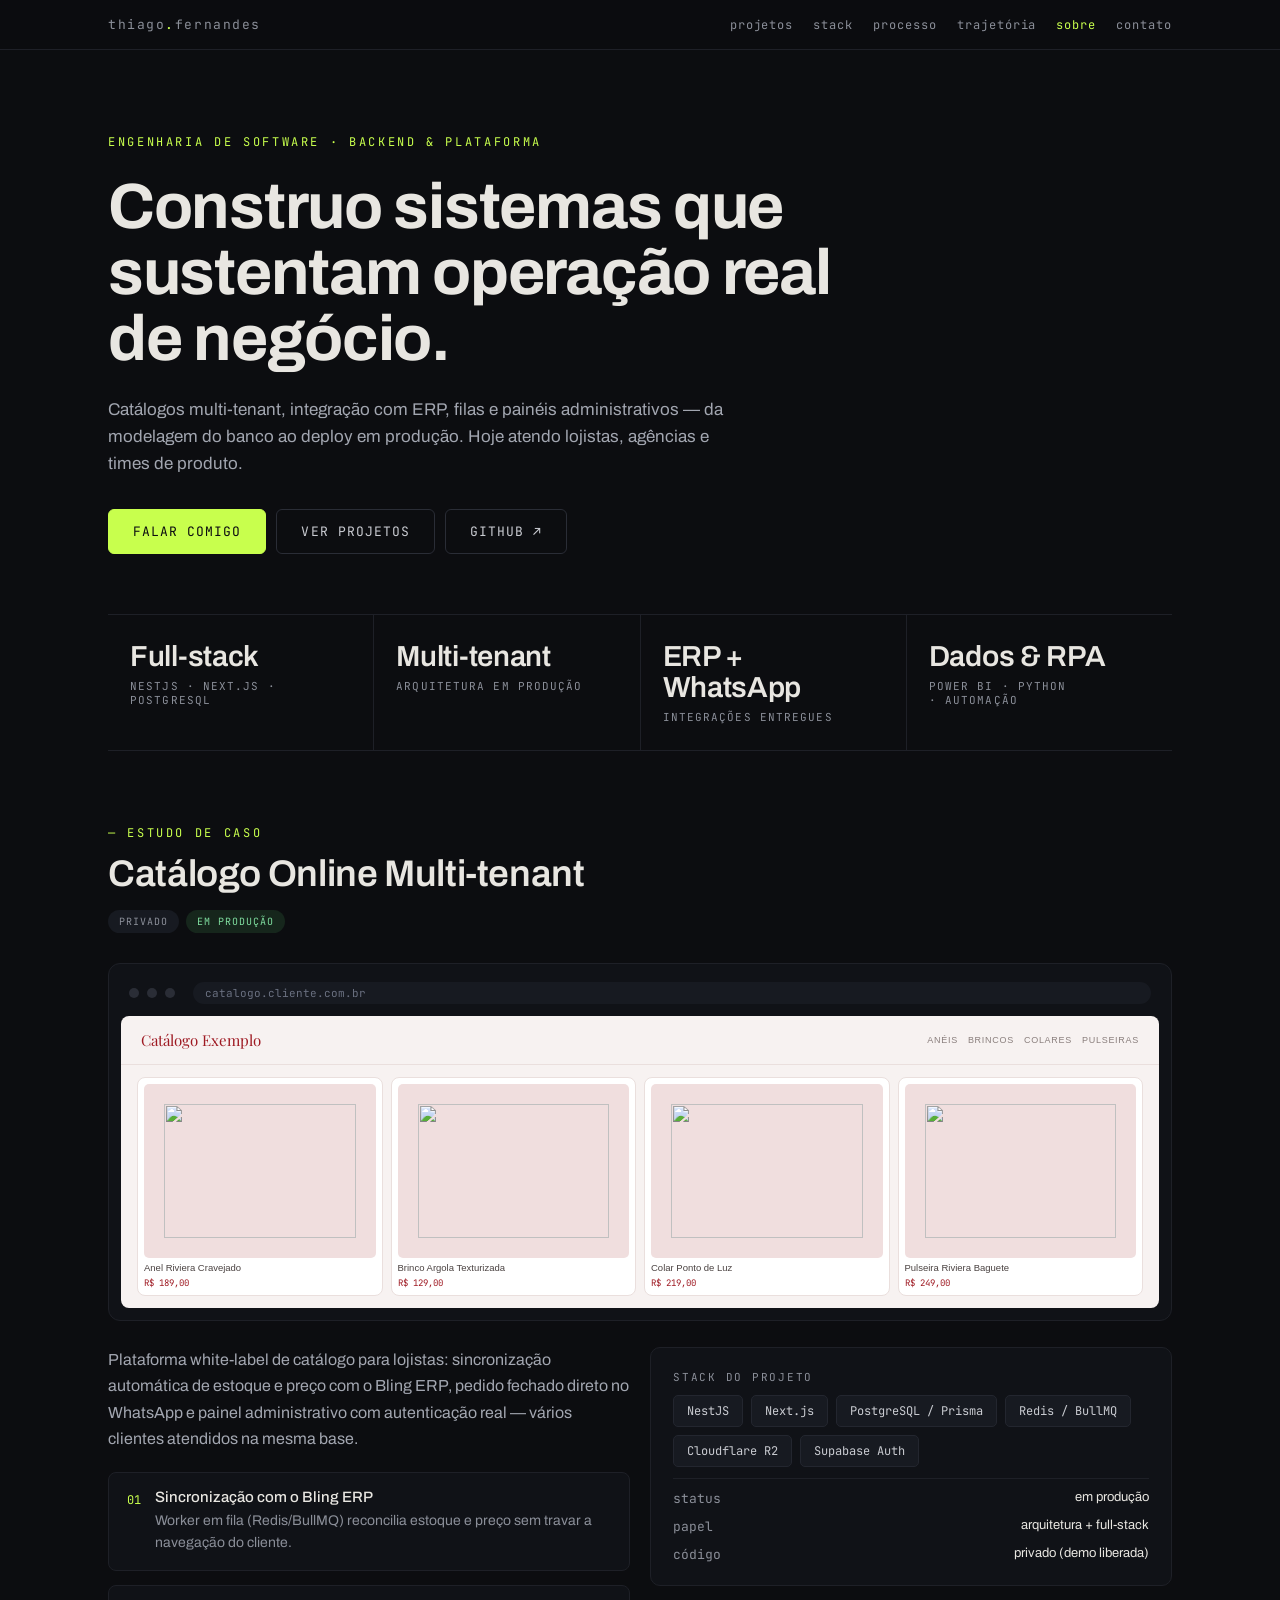
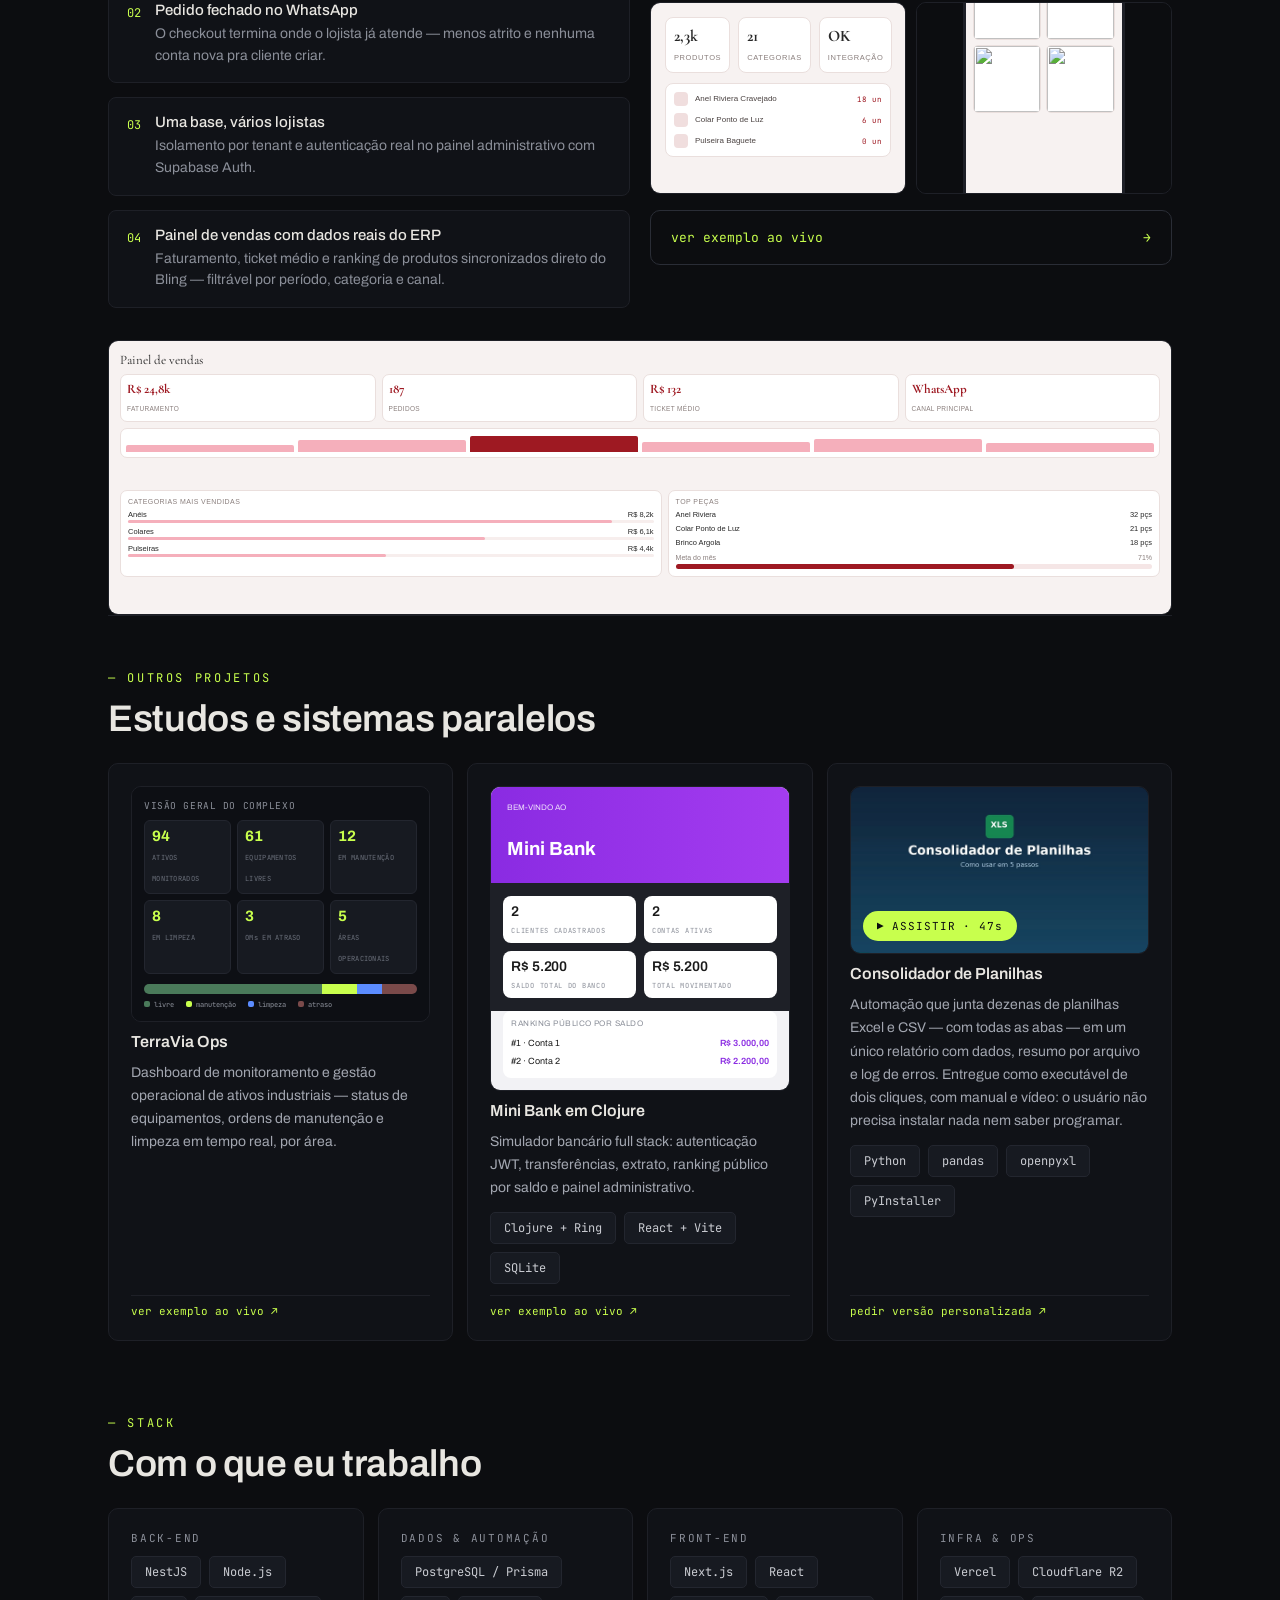
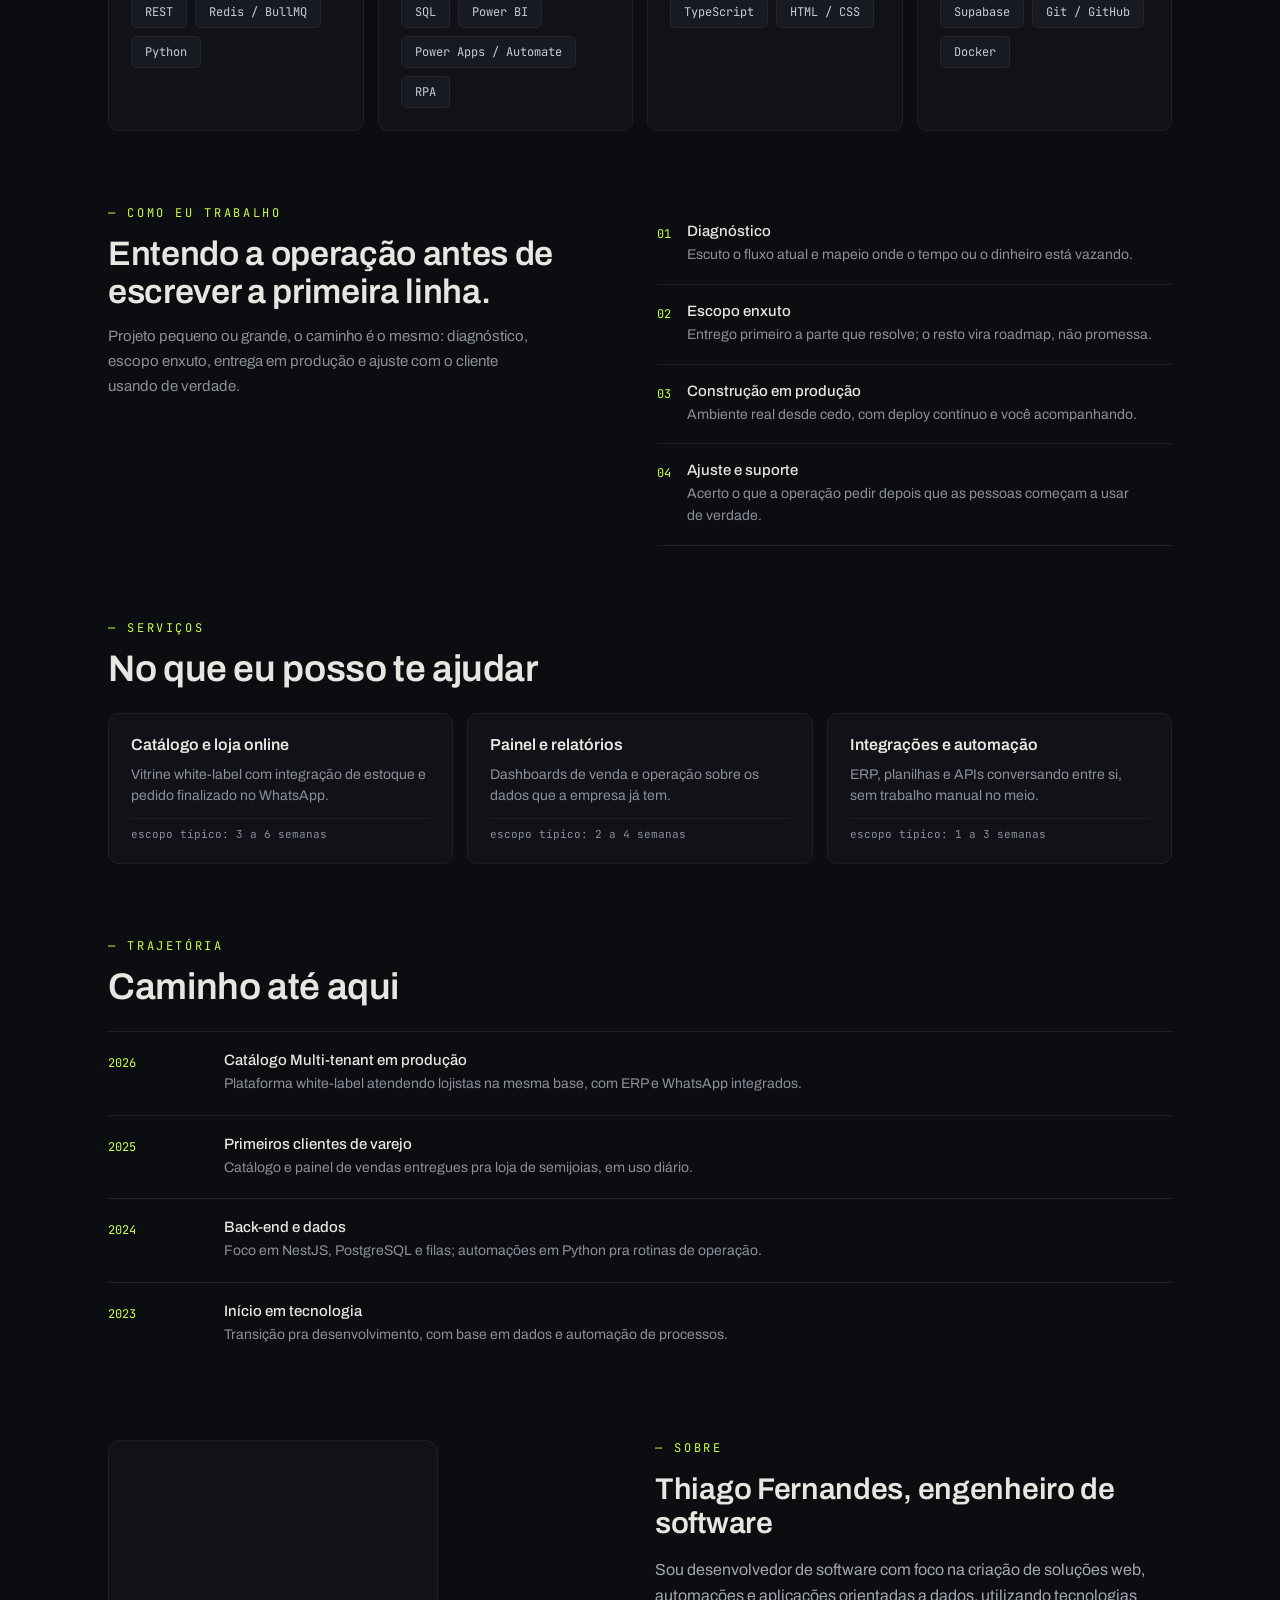
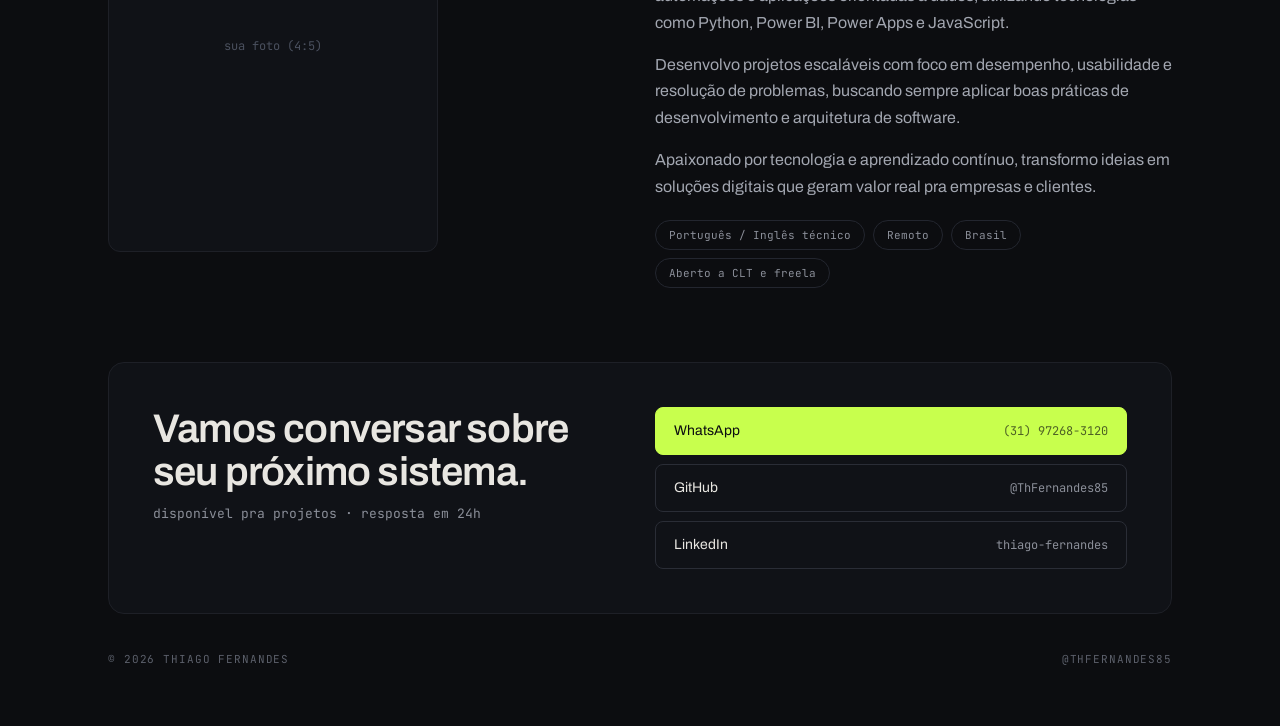
==== commit e04d4ddf: "feat: adiciona Consolidador de Planilhas aos projetos, com vídeo tutorial" ====
--- a/index.html
+++ b/index.html
@@ -5,6 +5,10 @@
 <meta name="viewport" content="width=device-width,initial-scale=1">
 <title>Thiago Fernandes · Engenheiro de Software</title>
 <meta name="description" content="Engenheiro de software: catálogos multi-tenant, integrações com ERP, painéis e automações em produção.">
+<link rel="icon" href="/favicon.svg" type="image/svg+xml">
+<link rel="icon" href="/favicon.ico" sizes="48x48">
+<link rel="apple-touch-icon" href="/apple-touch-icon.png">
+<meta name="theme-color" content="#0c0d10">
 <link rel="preconnect" href="https://fonts.googleapis.com">
 <link rel="preconnect" href="https://fonts.gstatic.com" crossorigin>
 <link href="https://fonts.googleapis.com/css2?family=JetBrains+Mono:wght@400;500&family=Archivo:wght@400;500;600;700&family=Cormorant+Garamond:wght@400;500&family=Playfair+Display:wght@500;600&display=swap" rel="stylesheet">
@@ -165,6 +169,12 @@
 .fk-bank .rank .lbl{font-size:8px;color:#8b8f99;letter-spacing:.06em;margin-bottom:6px;text-transform:uppercase}
 .fk-bank .rank .tx{display:flex;justify-content:space-between;padding:4px 0;font-size:9px}
 .fk-bank .rank .tx span:last-child{font-weight:600;color:rgb(138,43,226)}
+.vid{position:relative;aspect-ratio:16/9;border:1px solid var(--line);border-radius:10px;overflow:hidden;background:#0c0d10}
+.vid video{width:100%;height:100%;display:block;object-fit:cover}
+.vid .play{position:absolute;inset:0;display:flex;align-items:flex-end;justify-content:flex-start;padding:12px;background:none;border:0;cursor:pointer}
+.vid .play span{display:inline-flex;align-items:center;gap:8px;padding:8px 14px;border-radius:999px;background:var(--acc);color:#0c0d10;font-family:'JetBrains Mono',monospace;font-size:11px;letter-spacing:.08em;transition:transform .15s}
+.vid .play:hover span{transform:scale(1.05)}
+.vid.tocando .play{display:none}
 </style>
 </head>
 <body>
@@ -350,6 +360,16 @@
         <div class="chips" style="padding-top:2px"><span class="chip">Clojure + Ring</span><span class="chip">React + Vite</span><span class="chip">SQLite</span></div>
         <a class="entrega" href="https://mini-bank-clojure.vercel.app/" target="_blank" rel="noopener" style="color:var(--acc)">ver exemplo ao vivo ↗</a>
       </div>
+      <div class="card">
+        <div class="vid">
+          <video src="assets/consolidador-tutorial.mp4" poster="assets/consolidador-capa.jpg" muted playsinline preload="none" aria-label="Tutorial do Consolidador de Planilhas em 5 passos"></video>
+          <button class="play" type="button" aria-label="Assistir ao tutorial (47 segundos)"><span>▶ ASSISTIR · 47s</span></button>
+        </div>
+        <b style="font-size:16px;font-weight:600">Consolidador de Planilhas</b>
+        <p class="body" style="font-size:14px">Automação que junta dezenas de planilhas Excel e CSV — com todas as abas — em um único relatório com dados, resumo por arquivo e log de erros. Entregue como executável de dois cliques, com manual e vídeo: o usuário não precisa instalar nada nem saber programar.</p>
+        <div class="chips" style="padding-top:2px"><span class="chip">Python</span><span class="chip">pandas</span><span class="chip">openpyxl</span><span class="chip">PyInstaller</span></div>
+        <a class="entrega" href="https://wa.me/5531972683120?text=Ol%C3%A1%20Thiago!%20Vi%20o%20Consolidador%20de%20Planilhas%20no%20seu%20portf%C3%B3lio%20e%20quero%20uma%20vers%C3%A3o%20para%20a%20minha%20empresa." target="_blank" rel="noopener" style="color:var(--acc)">pedir versão personalizada ↗</a>
+      </div>
     </div>
   </section>
 
@@ -437,6 +457,14 @@
   });
 }, { rootMargin: '-45% 0px -50% 0px' });
 secs.forEach(s => io.observe(s));
+
+// Vídeos com capa: os controles só aparecem depois do primeiro play
+document.querySelectorAll('.vid .play').forEach(botao => botao.addEventListener('click', () => {
+  const caixa = botao.closest('.vid'), video = caixa.querySelector('video');
+  caixa.classList.add('tocando');
+  video.controls = true;
+  video.play();
+}));
 </script>
 </body>
 </html>
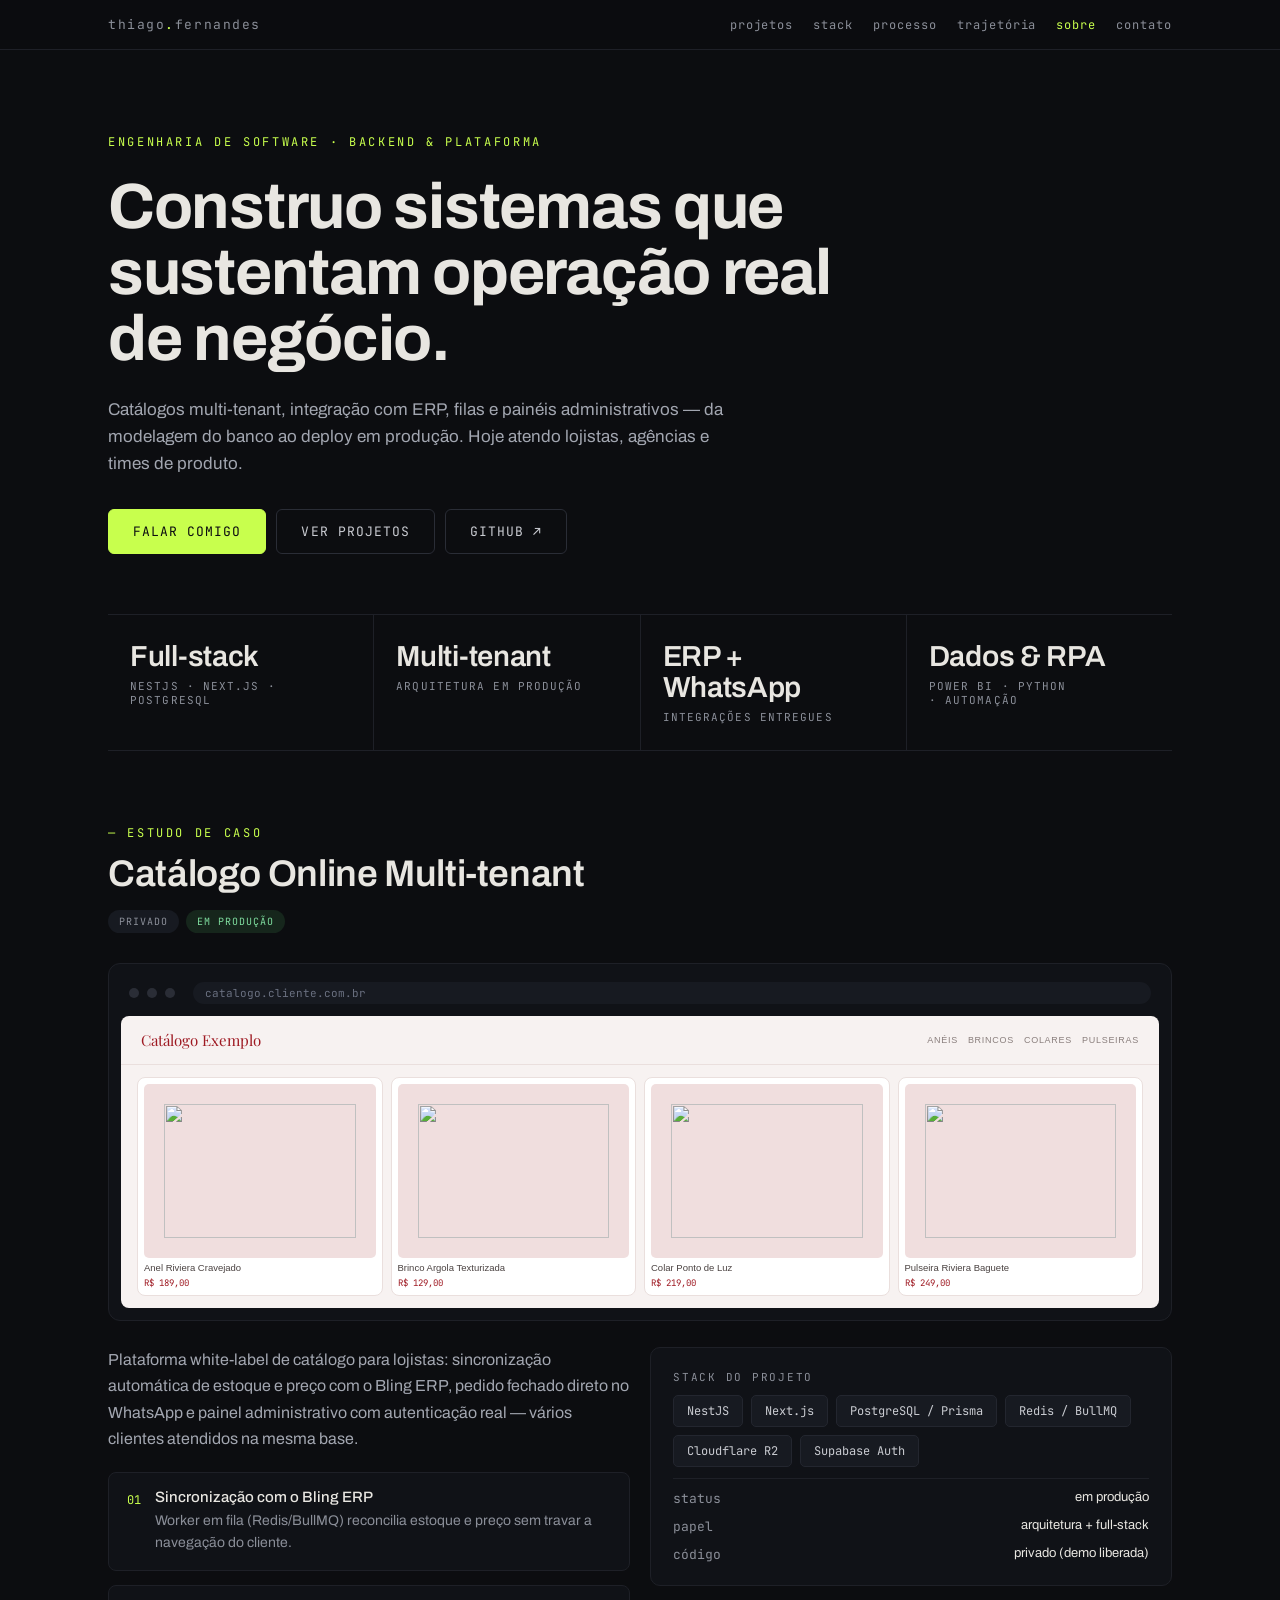
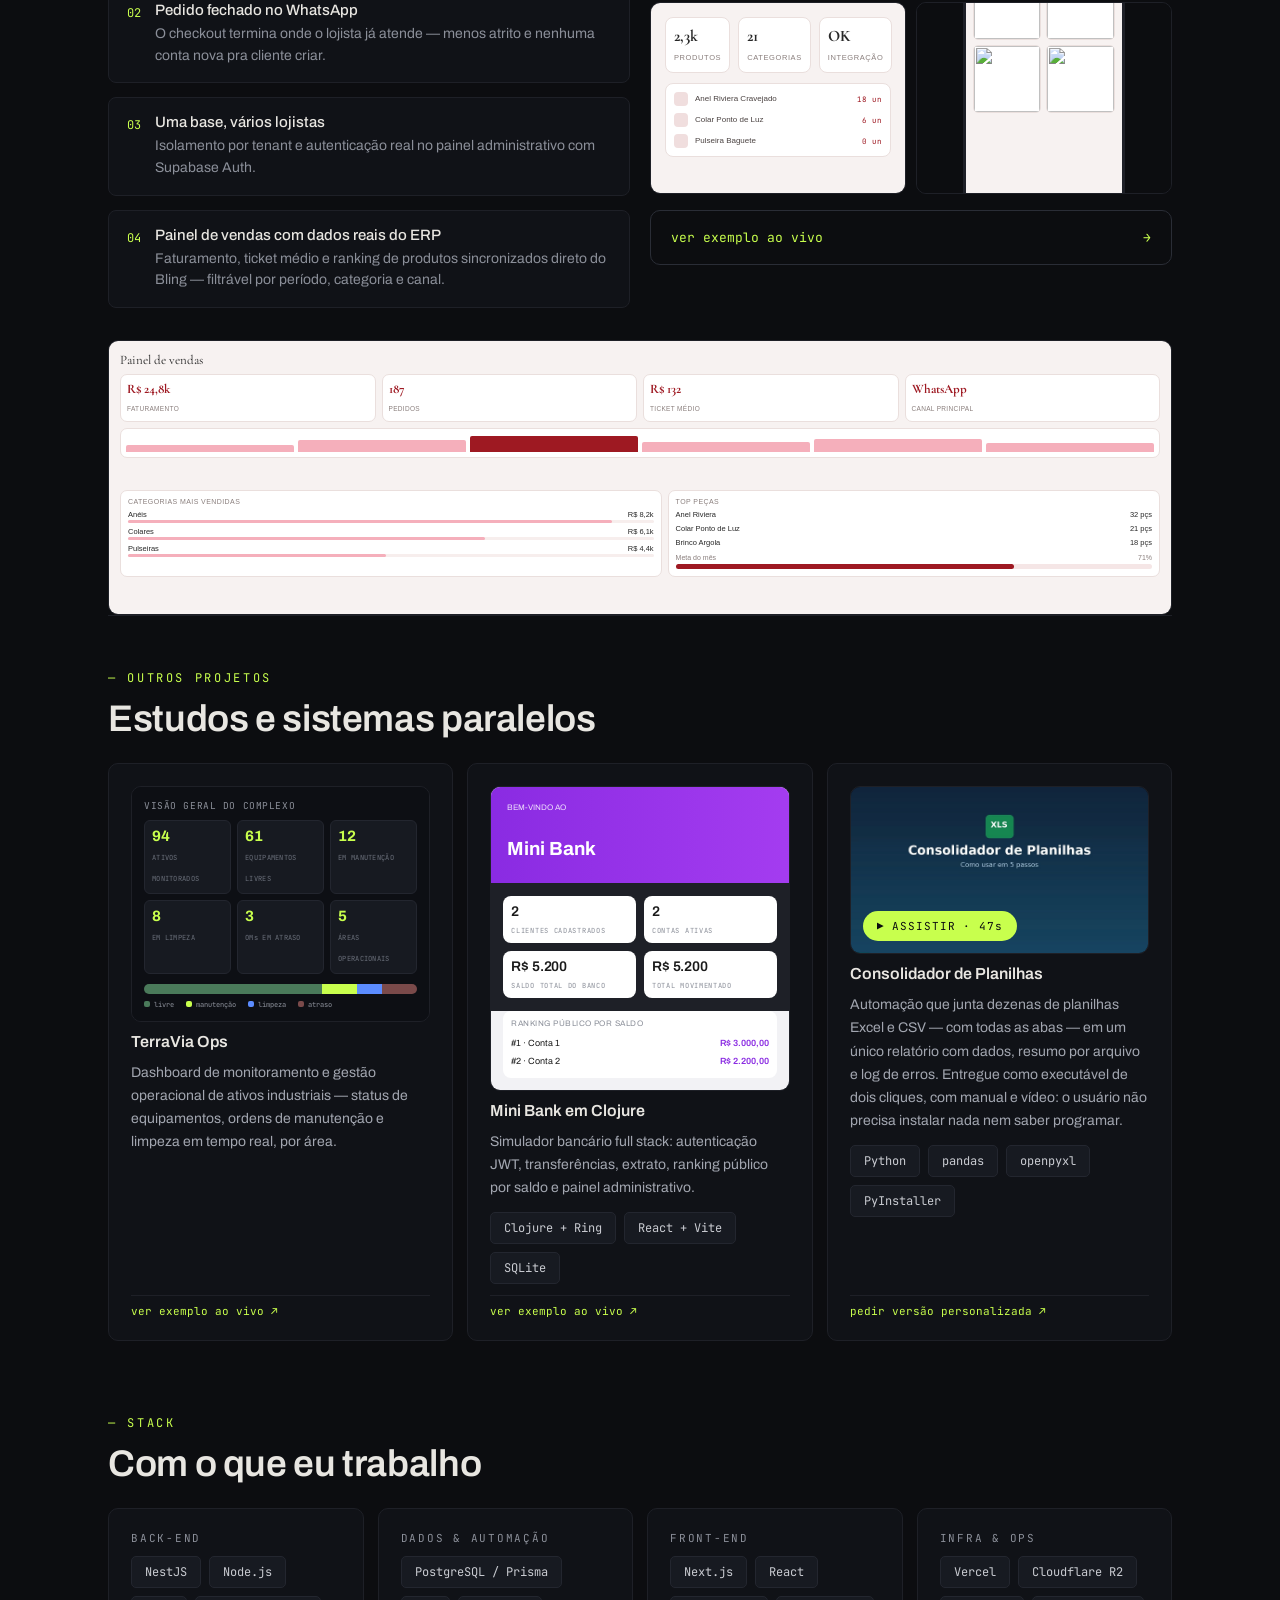
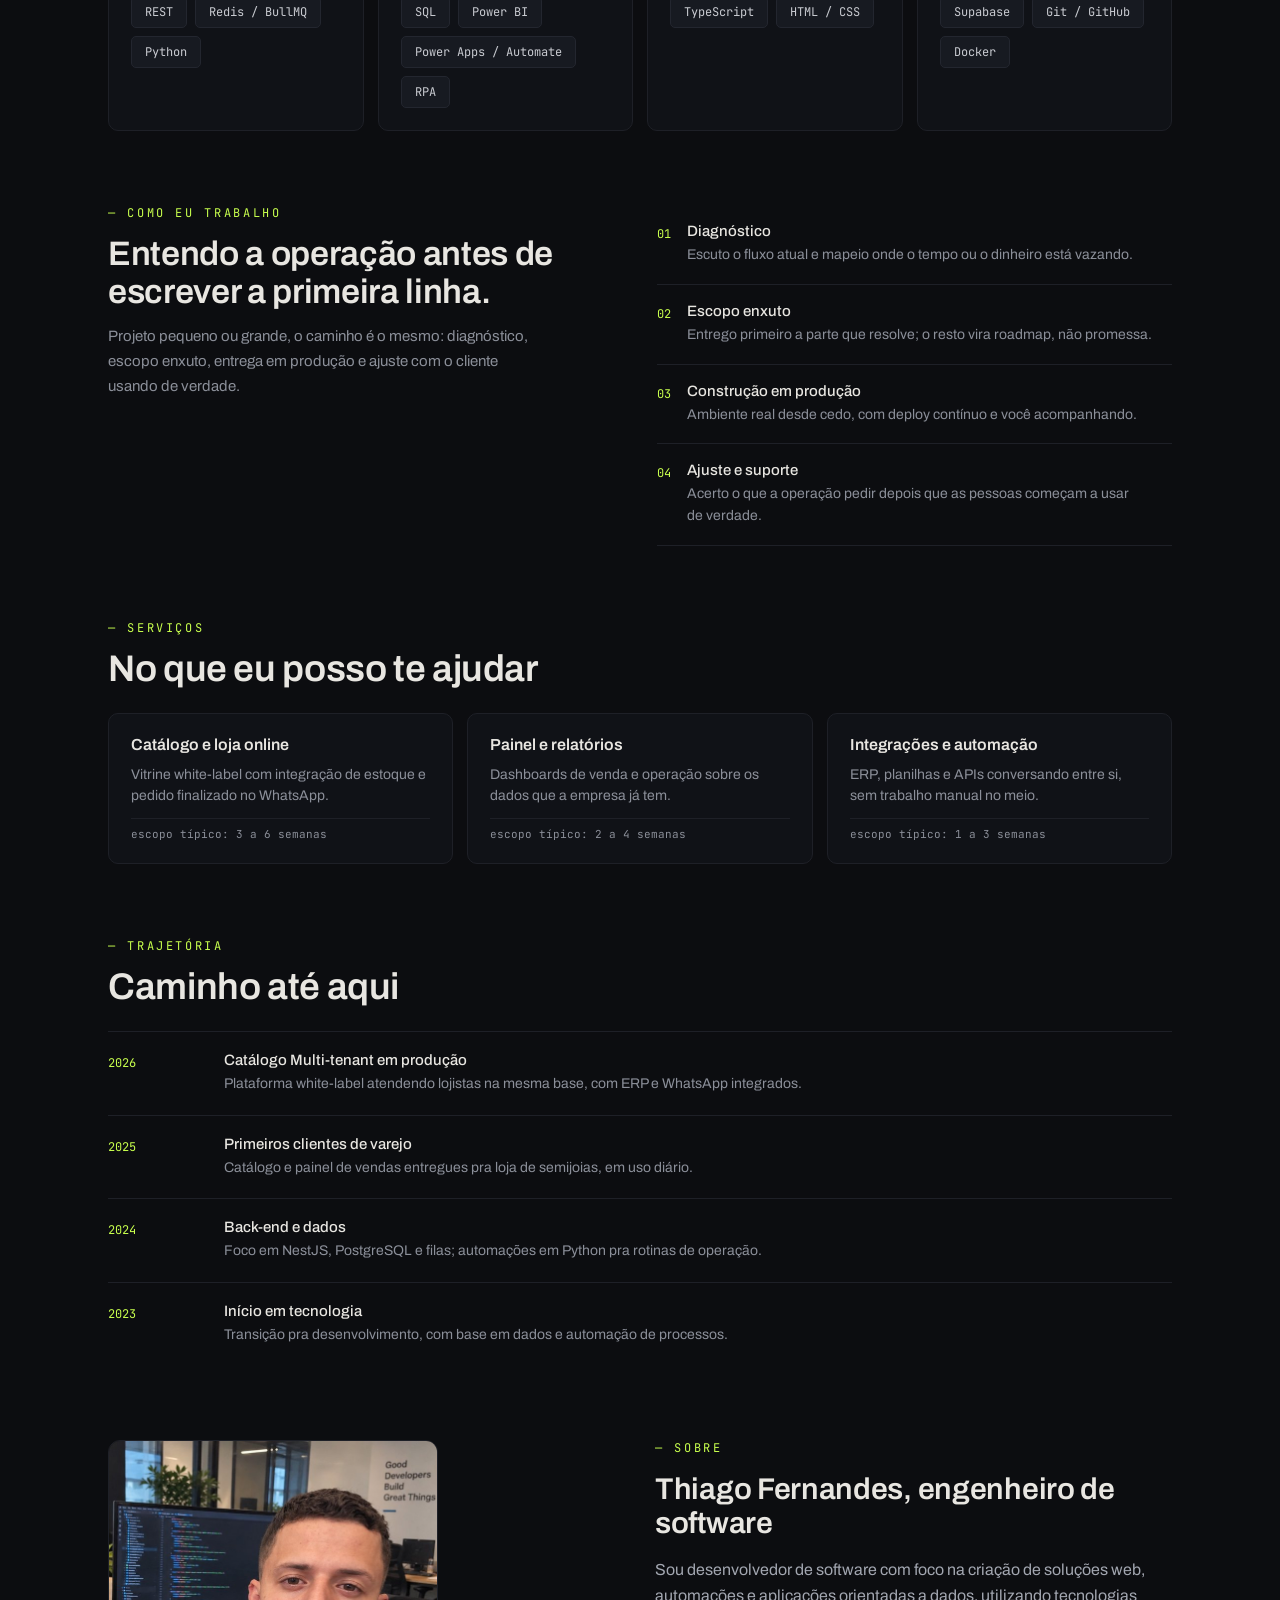
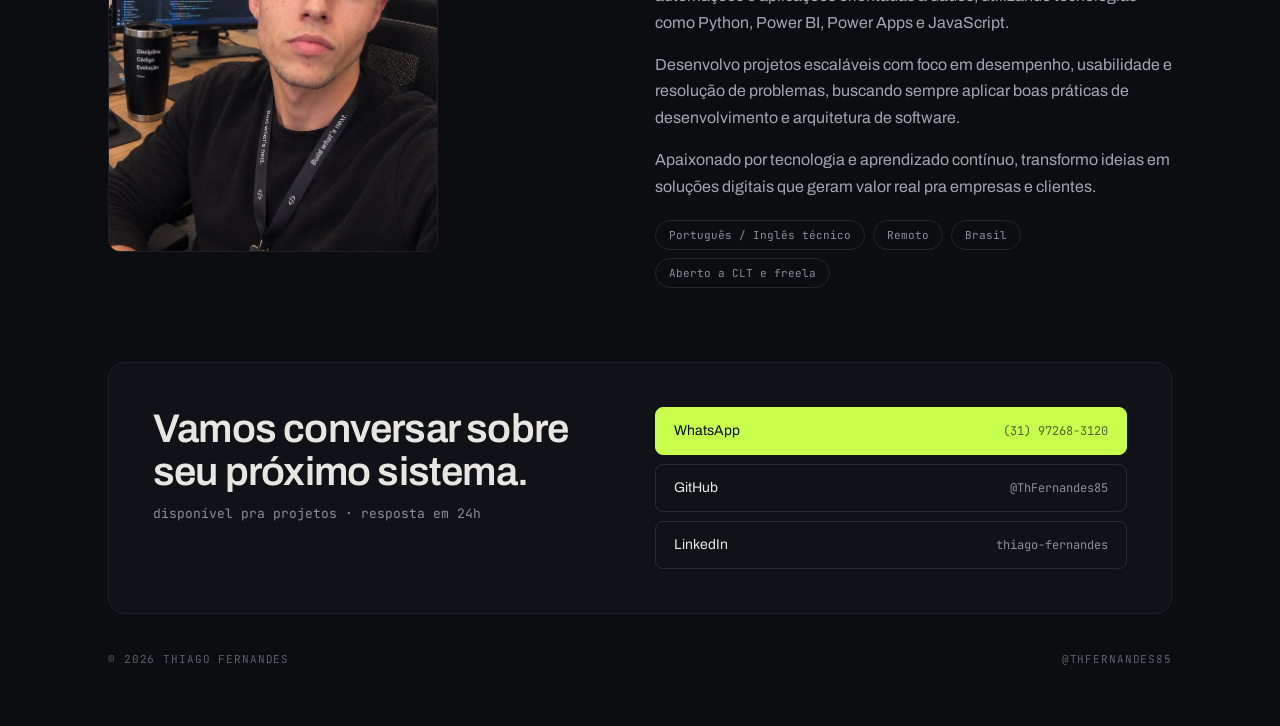
==== commit 5a438b5b: "feat: adiciona foto na seção Sobre" ====
--- a/index.html
+++ b/index.html
@@ -79,6 +79,7 @@
 .about{padding:74px 0 0;display:grid;grid-template-columns:repeat(auto-fit,minmax(260px,1fr));gap:30px;align-items:start}
 .foto{aspect-ratio:4/5;border:1px solid var(--line);border-radius:12px;overflow:hidden;background:var(--panel);max-width:330px;display:flex;align-items:center;justify-content:center}
 .ph{font-family:'JetBrains Mono',monospace;font-size:12px;color:#4a505e;text-align:center;padding:20px}
+.foto img{width:100%;height:100%;object-fit:cover;display:block}
 .pill{padding:7px 13px;border-radius:999px;border:1px solid #23262f;font-family:'JetBrains Mono',monospace;font-size:11px;color:var(--dim2)}
 .cards{display:grid;grid-template-columns:repeat(auto-fit,minmax(250px,1fr));gap:14px}
 .serv b{font-size:16px;font-weight:600}
@@ -417,7 +418,7 @@
   </section>
 
   <section id="sobre" class="about">
-    <div class="foto"><div class="ph">sua foto (4:5)</div></div>
+    <div class="foto"><img src="assets/thiago-fernandes.jpg" alt="Thiago Fernandes na estação de trabalho, com código aberto no monitor" width="660" height="825" loading="lazy"></div>
     <div class="col" style="gap:16px">
       <div class="eyebrow">— SOBRE</div>
       <h2 style="font-size:clamp(22px,2.4vw,30px);font-weight:600;line-height:1.15;letter-spacing:-.01em;margin:0">Thiago Fernandes, engenheiro de software</h2>
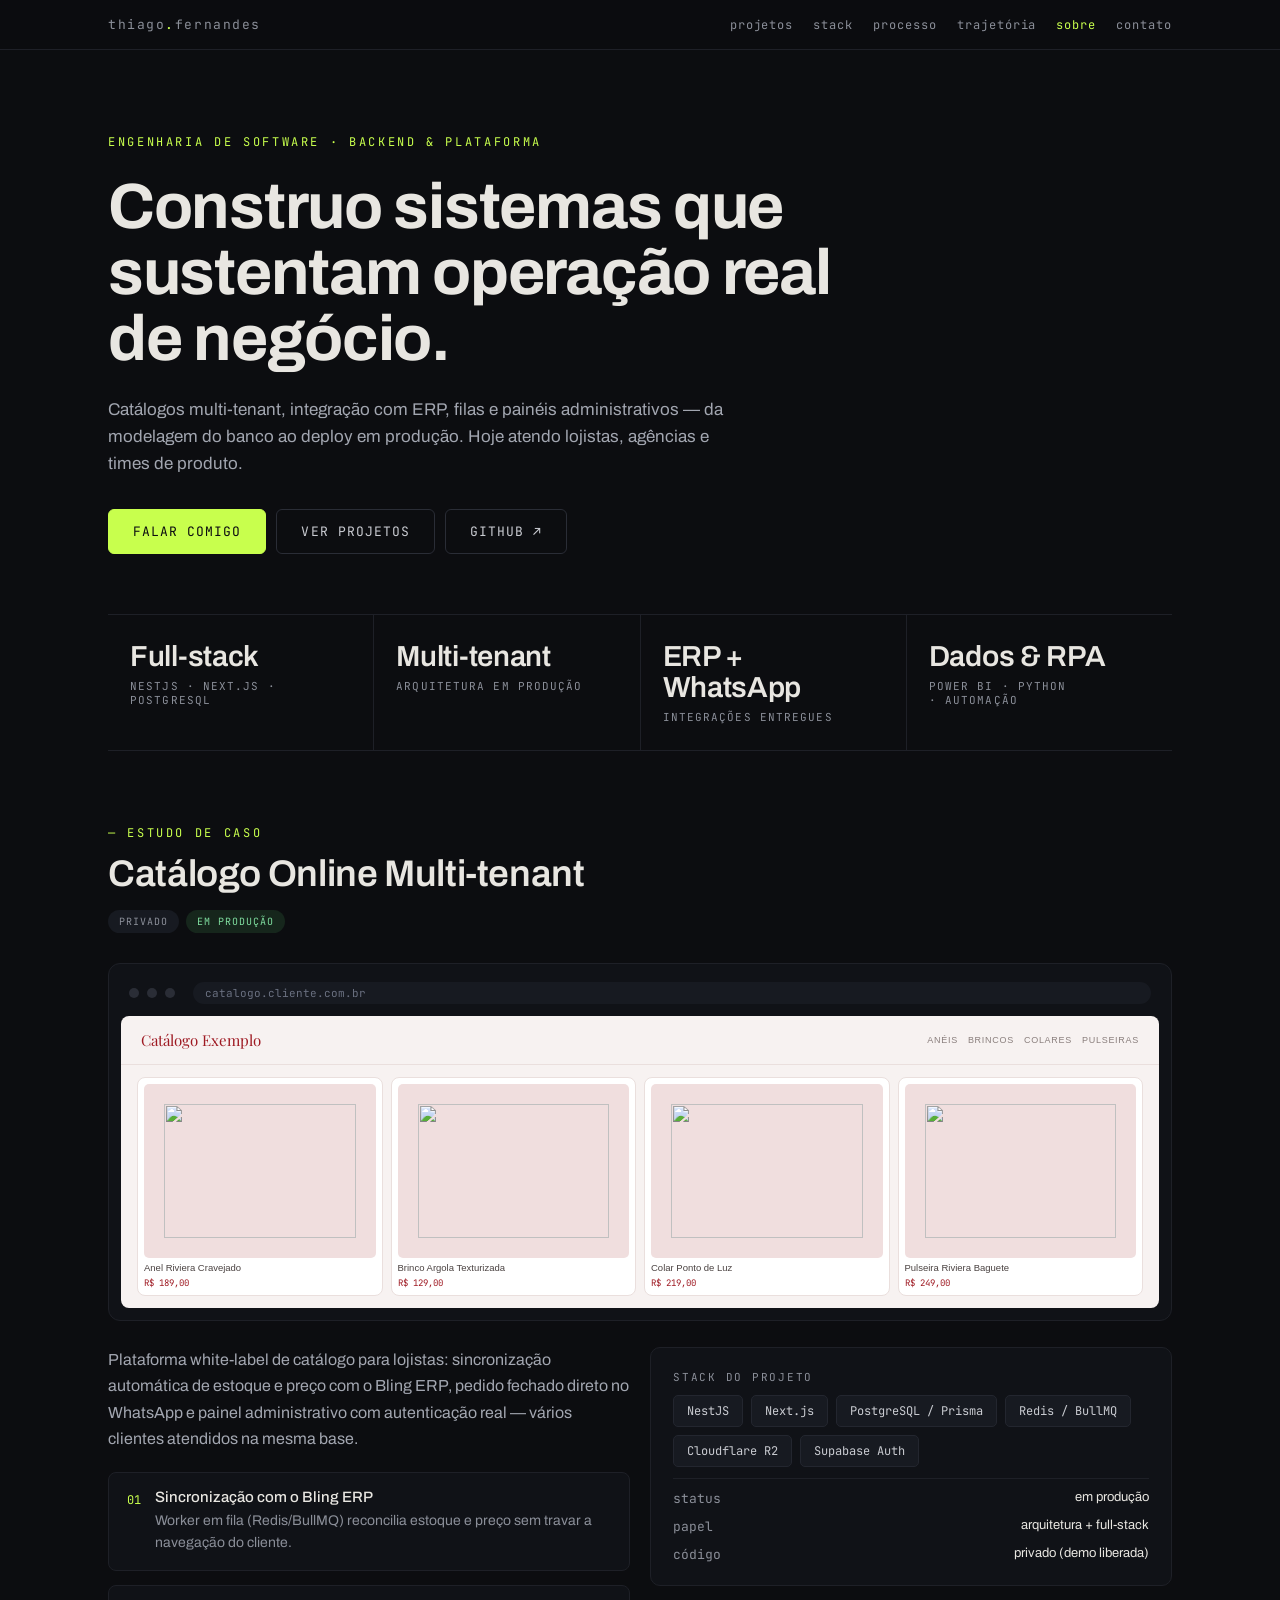
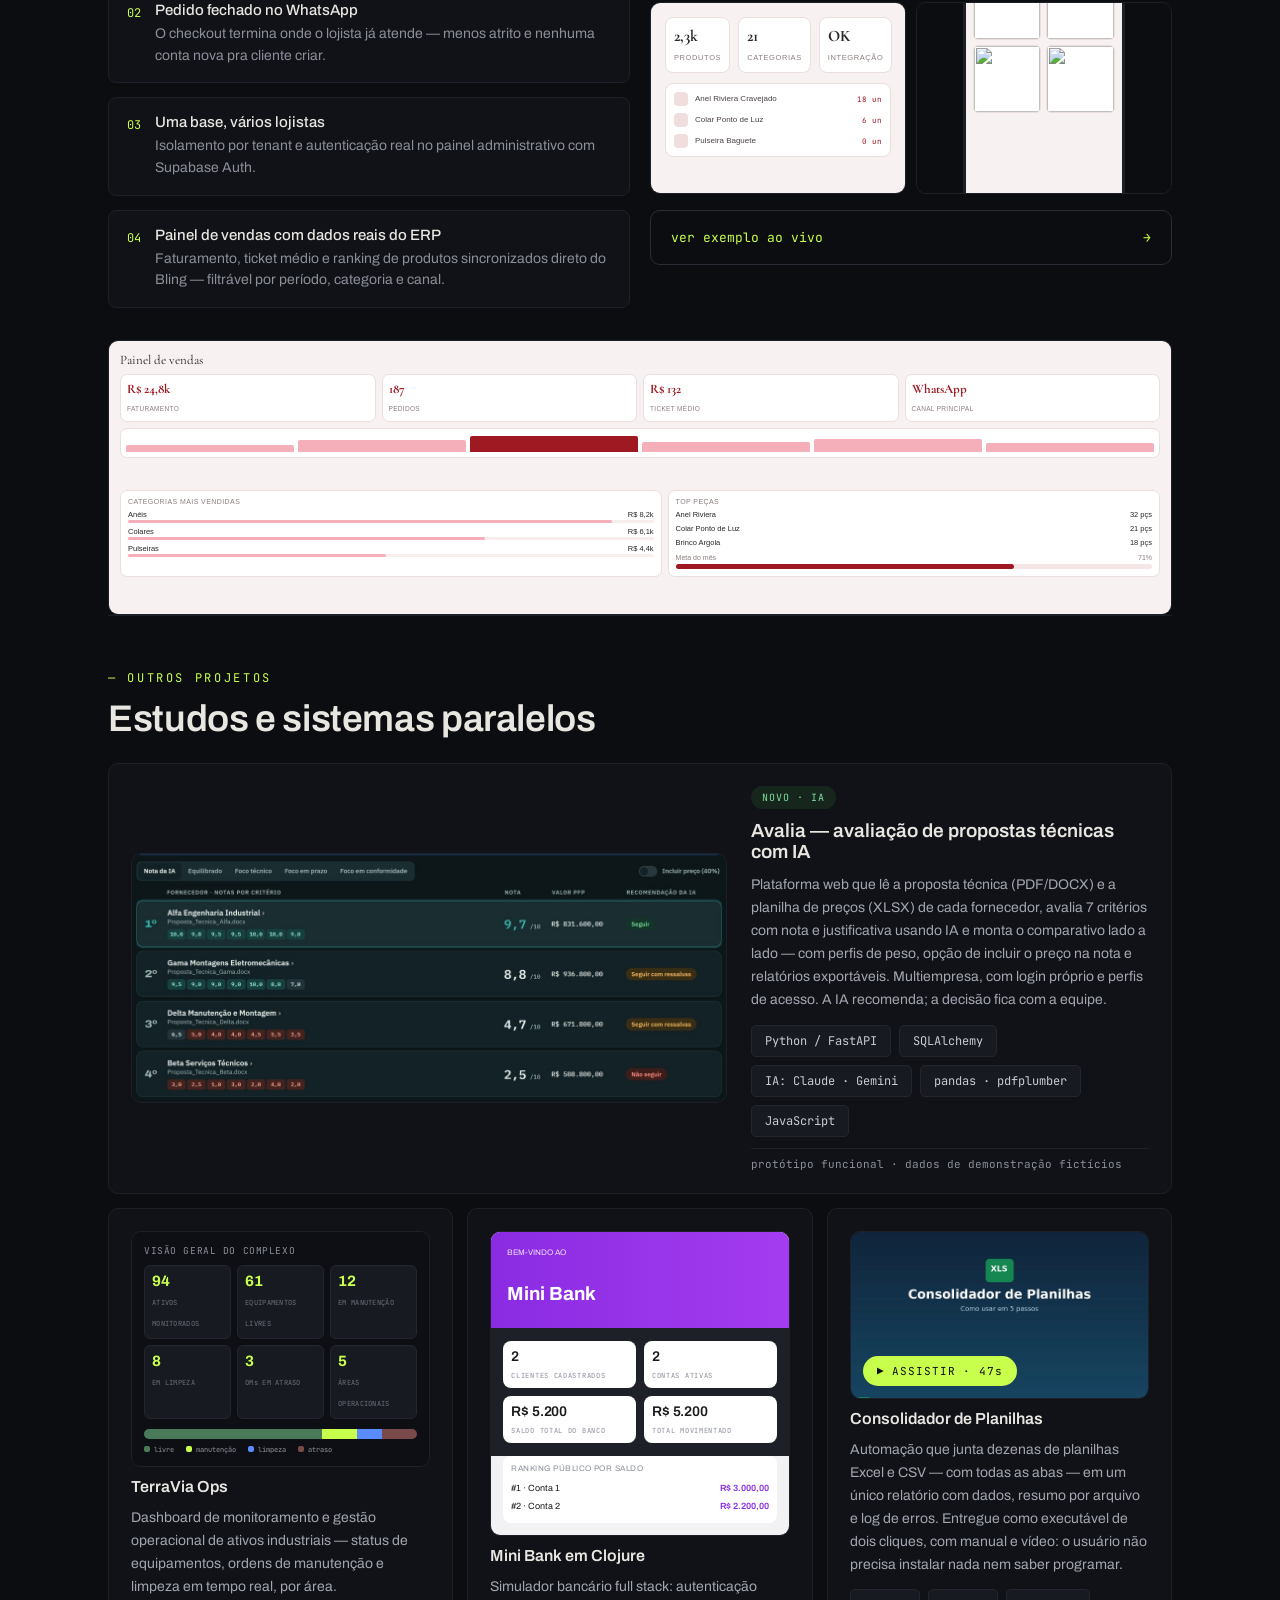
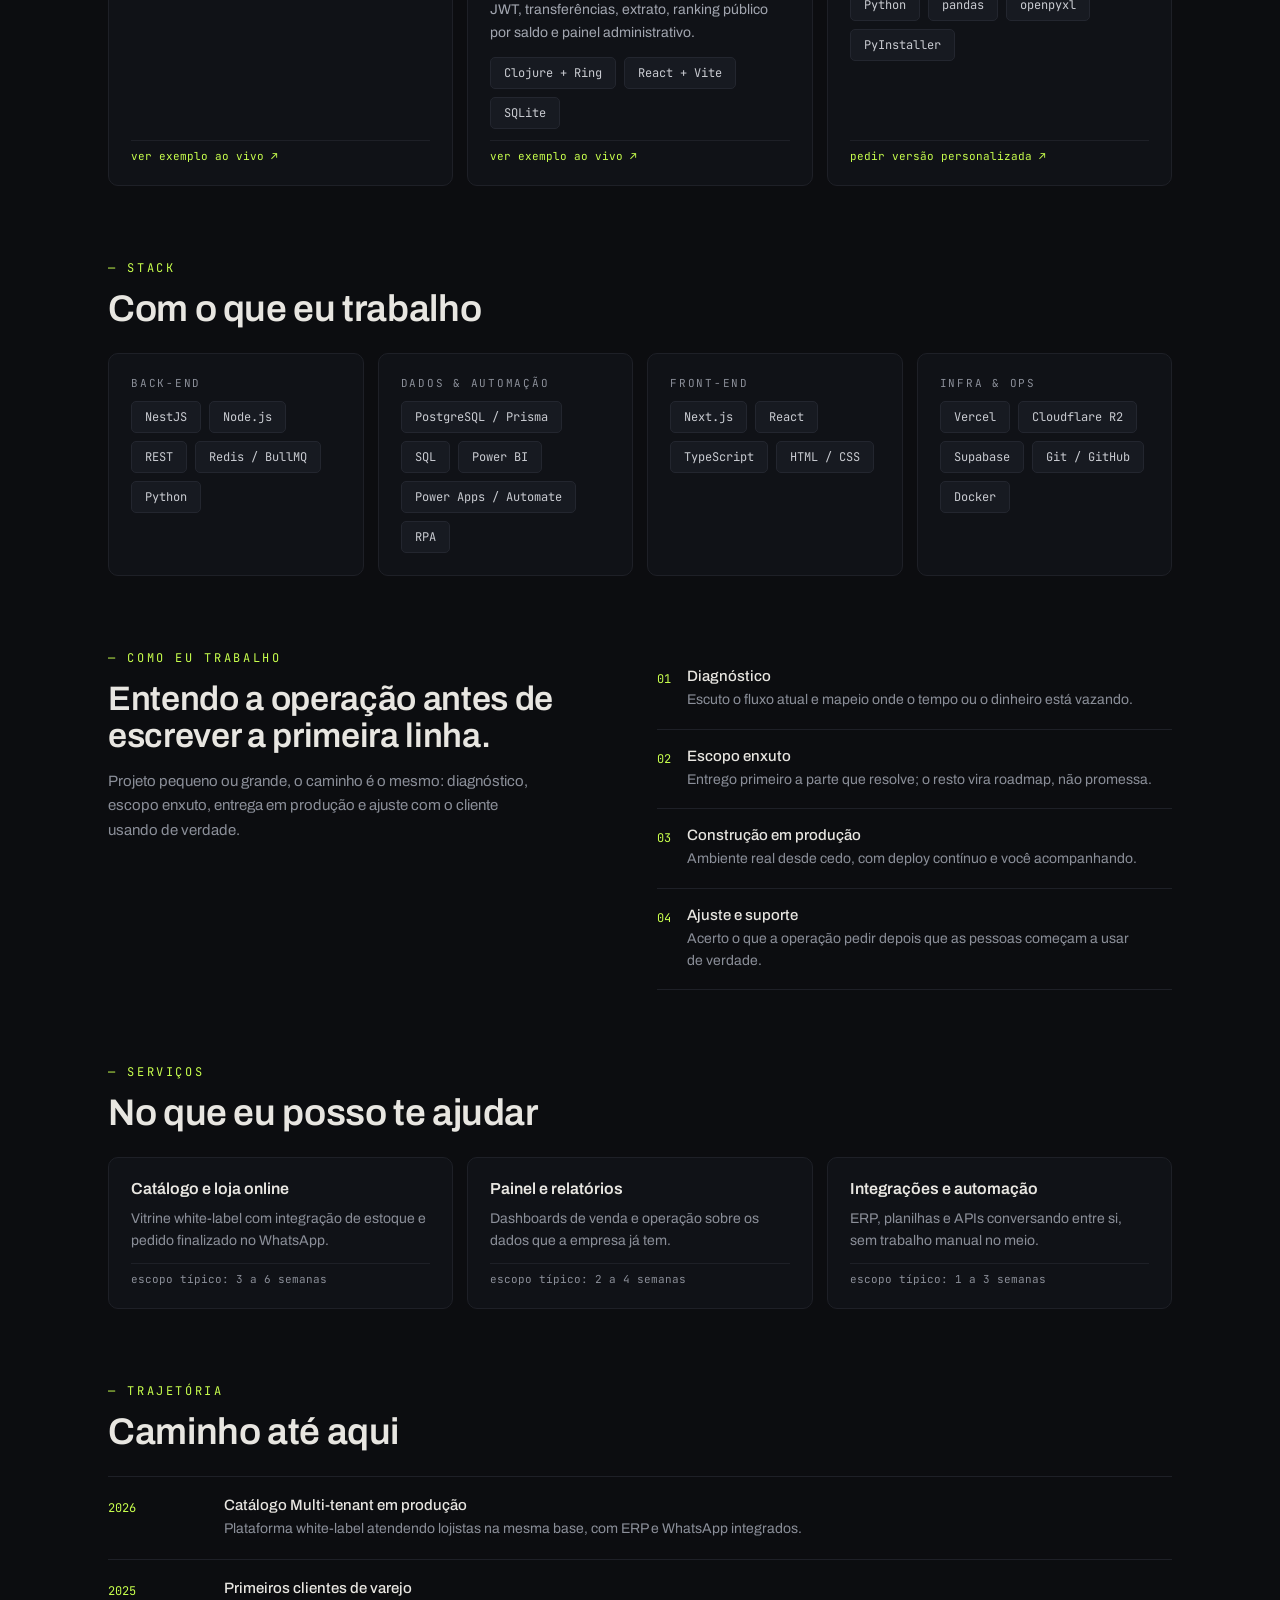
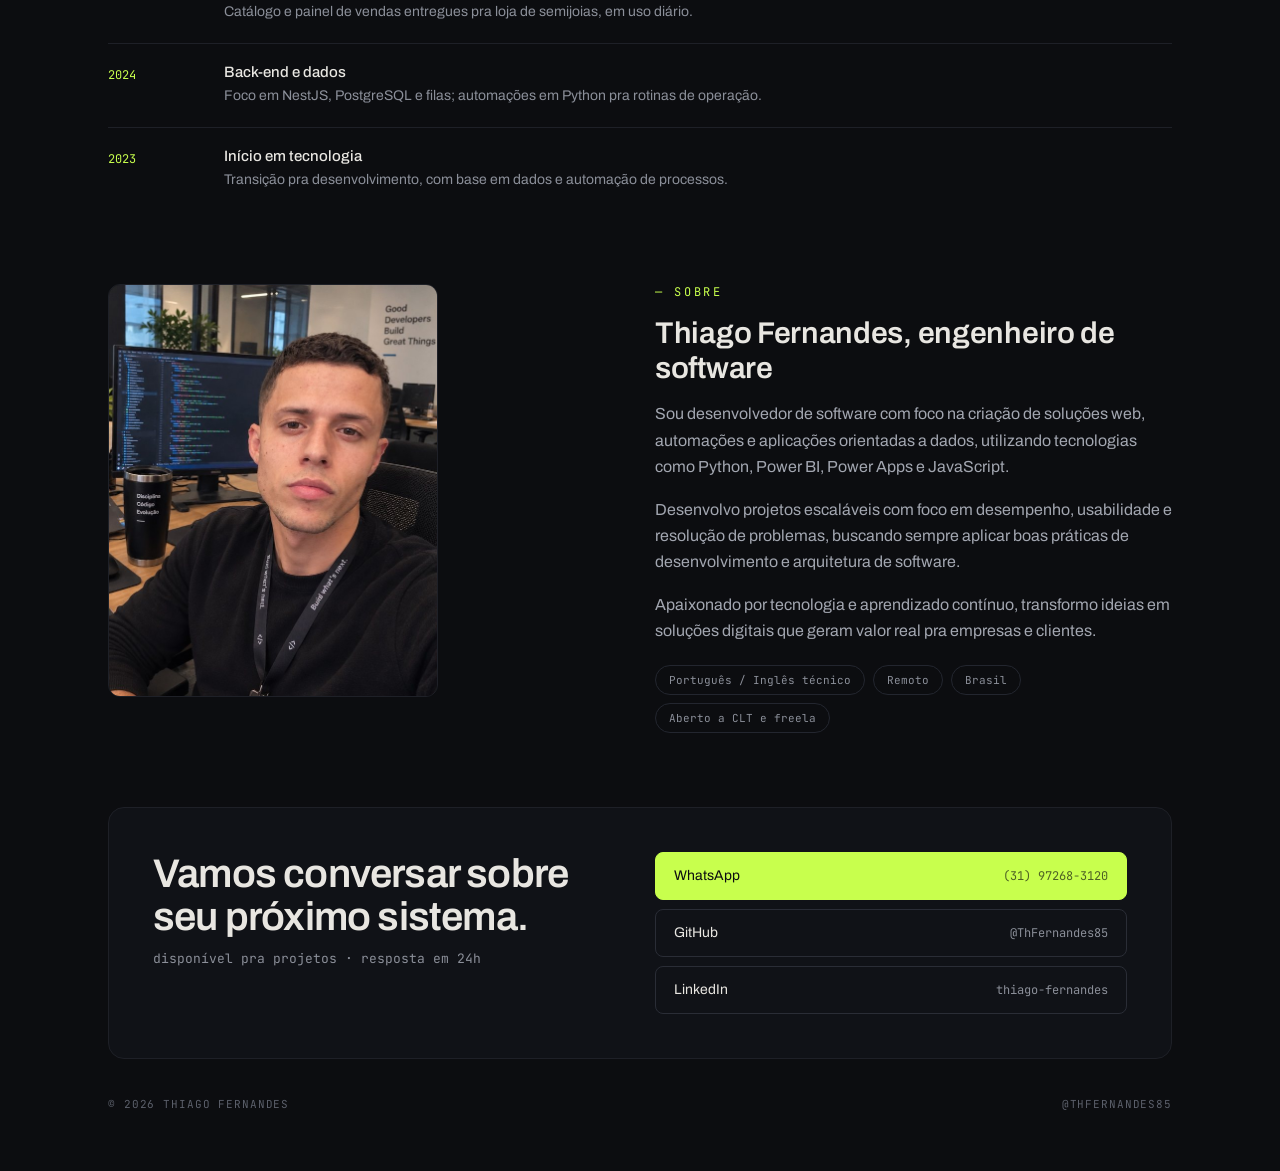
==== commit 8fc9348b: "feat: adiciona Avalia em destaque nos projetos" ====
--- a/index.html
+++ b/index.html
@@ -176,6 +176,12 @@
 .vid .play span{display:inline-flex;align-items:center;gap:8px;padding:8px 14px;border-radius:999px;background:var(--acc);color:#0c0d10;font-family:'JetBrains Mono',monospace;font-size:11px;letter-spacing:.08em;transition:transform .15s}
 .vid .play:hover span{transform:scale(1.05)}
 .vid.tocando .play{display:none}
+.cards.tres{grid-template-columns:repeat(auto-fit,minmax(280px,1fr))}
+.card.destaque{grid-column:1/-1;display:grid;grid-template-columns:minmax(0,1.5fr) minmax(0,1fr);gap:24px;align-items:center}
+.card.destaque .thumb{aspect-ratio:auto}
+.card.destaque .thumb img{width:100%;height:auto;display:block}
+.card.destaque .texto{display:flex;flex-direction:column;gap:11px}
+@media (max-width:820px){.card.destaque{grid-template-columns:1fr}}
 </style>
 </head>
 <body>
@@ -270,7 +276,7 @@
             </div>
           </div></div></div>
         </div>
-        <a class="livelink" href="#" target="_blank" rel="noopener">ver exemplo ao vivo <span>→</span></a>
+        <a class="livelink" href="https://demo.catalogoon.app.br/" target="_blank" rel="noopener">ver exemplo ao vivo <span>→</span></a>
       </div>
     </div>
 
@@ -312,7 +318,17 @@
       <div class="eyebrow">— OUTROS PROJETOS</div>
       <h2>Estudos e sistemas paralelos</h2>
     </div>
-    <div class="cards" style="padding-top:16px">
+    <div class="cards tres" style="padding-top:16px">
+      <div class="card destaque">
+        <div class="thumb"><img src="assets/avalia-comparativo.jpg" alt="Comparativo do Avalia: ranking de quatro fornecedores fictícios com notas por critério, valor da planilha de preços e recomendação da IA" width="1200" height="500" loading="lazy"></div>
+        <div class="texto">
+          <span class="badge live" style="align-self:flex-start">NOVO · IA</span>
+          <b style="font-size:19px;font-weight:600">Avalia — avaliação de propostas técnicas com IA</b>
+          <p class="body" style="font-size:14px">Plataforma web que lê a proposta técnica (PDF/DOCX) e a planilha de preços (XLSX) de cada fornecedor, avalia 7 critérios com nota e justificativa usando IA e monta o comparativo lado a lado — com perfis de peso, opção de incluir o preço na nota e relatórios exportáveis. Multiempresa, com login próprio e perfis de acesso. A IA recomenda; a decisão fica com a equipe.</p>
+          <div class="chips" style="padding-top:2px"><span class="chip">Python / FastAPI</span><span class="chip">SQLAlchemy</span><span class="chip">IA: Claude · Gemini</span><span class="chip">pandas · pdfplumber</span><span class="chip">JavaScript</span></div>
+          <span class="entrega">protótipo funcional · dados de demonstração fictícios</span>
+        </div>
+      </div>
       <div class="card">
         <div class="thumb" style="aspect-ratio:unset"><div class="fk fk-ops">
           <div class="h">VISÃO GERAL DO COMPLEXO</div>
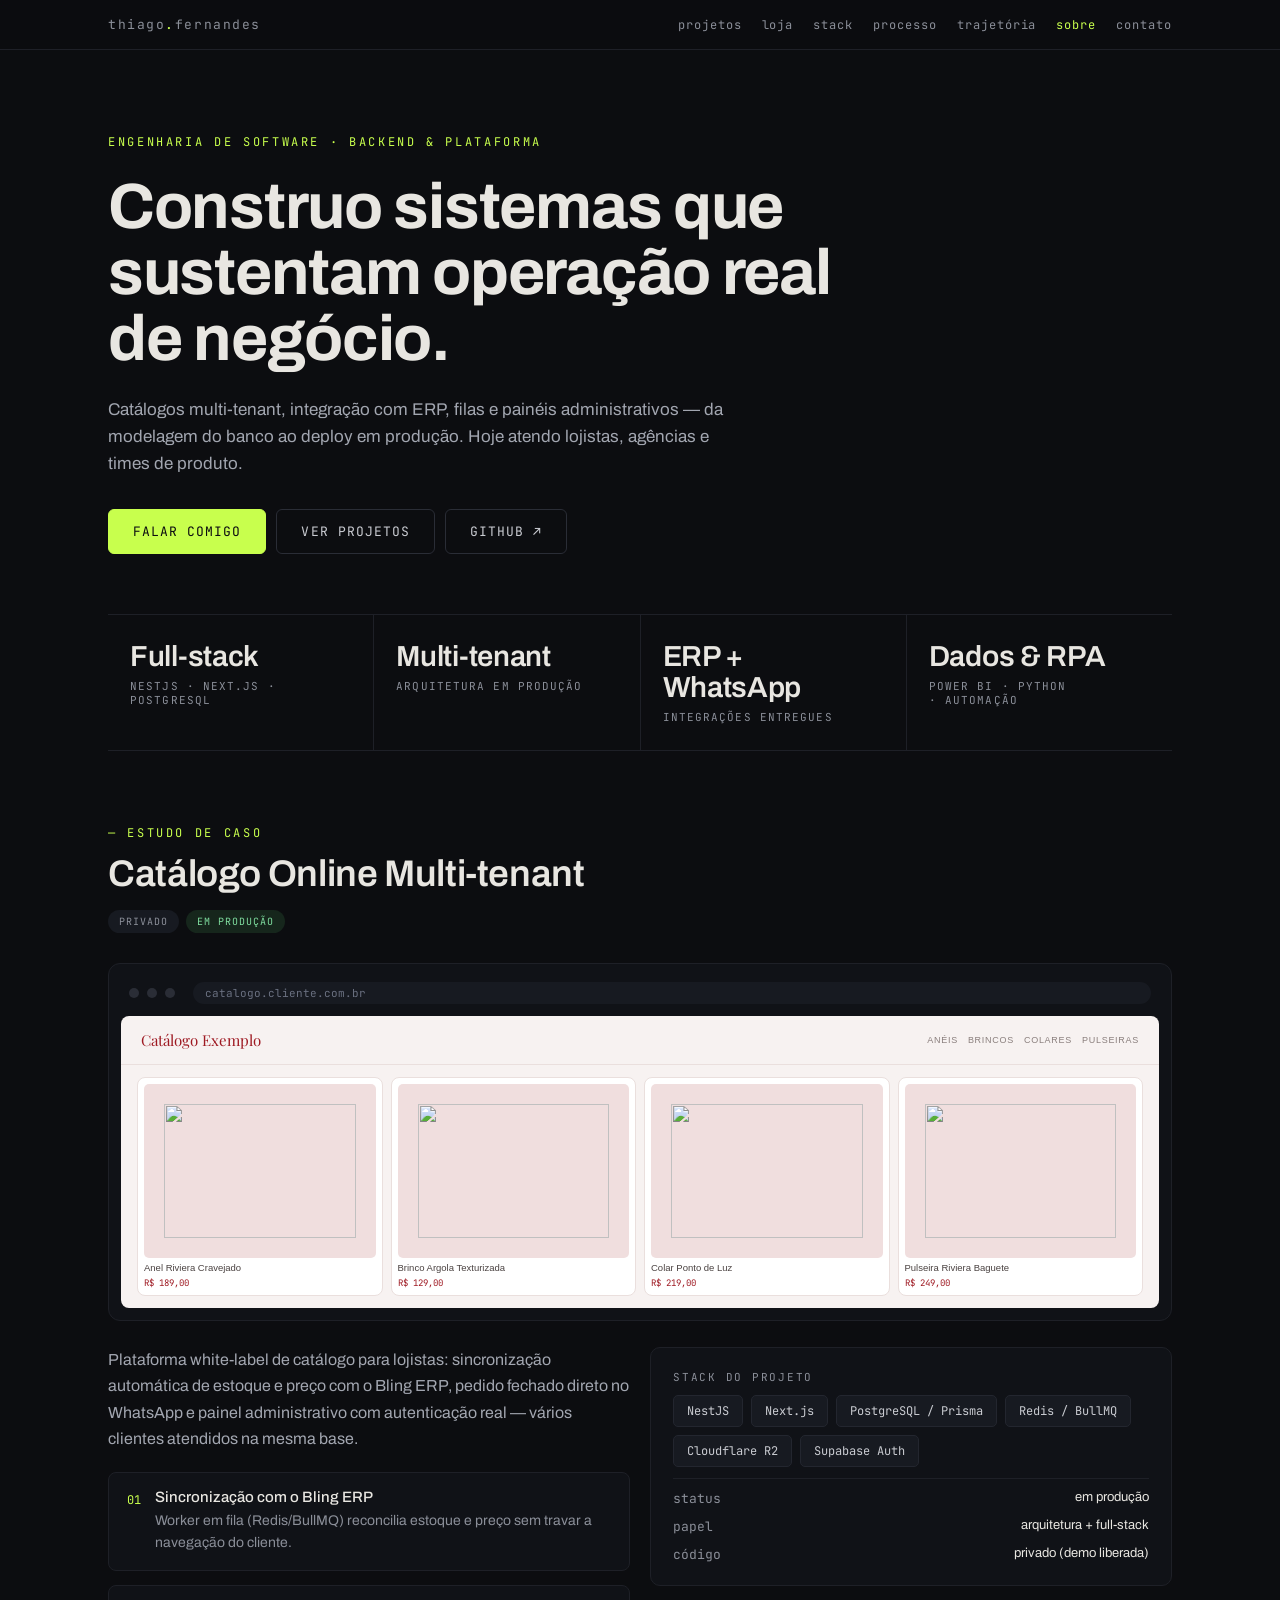
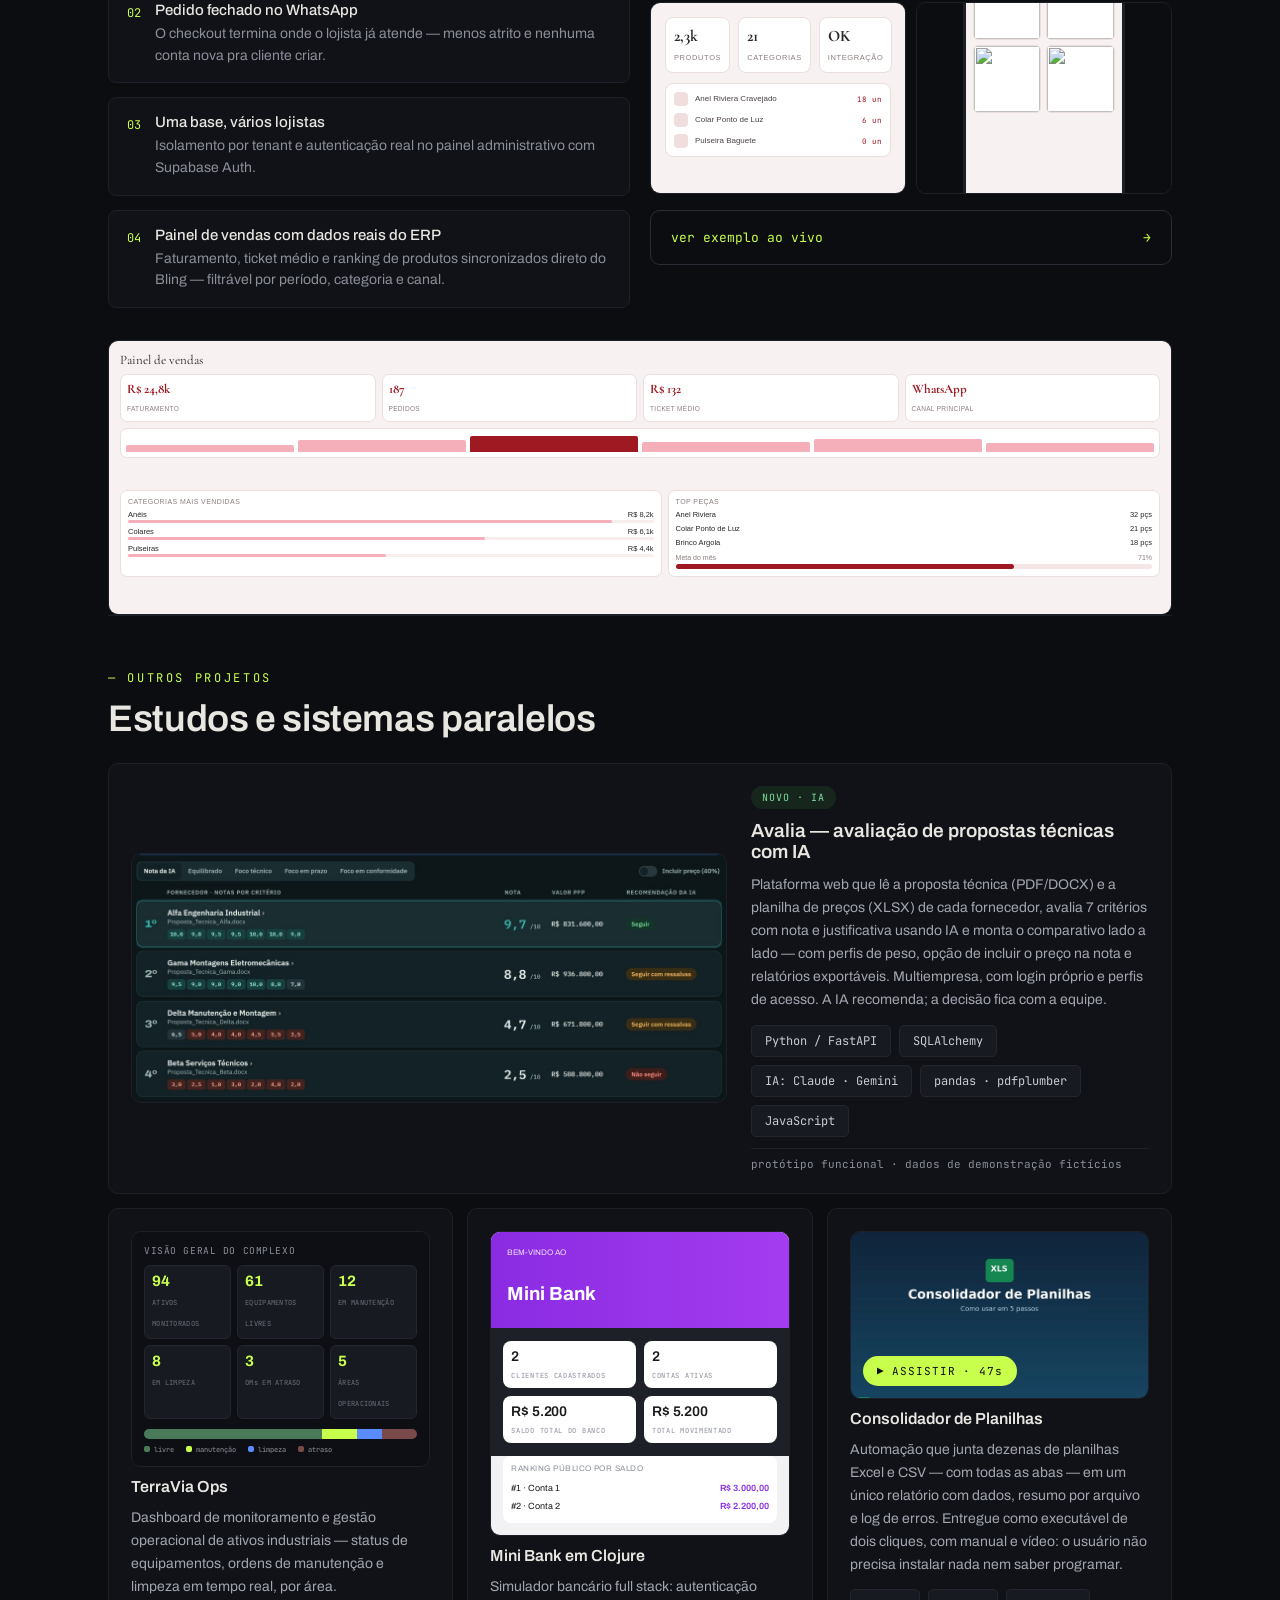
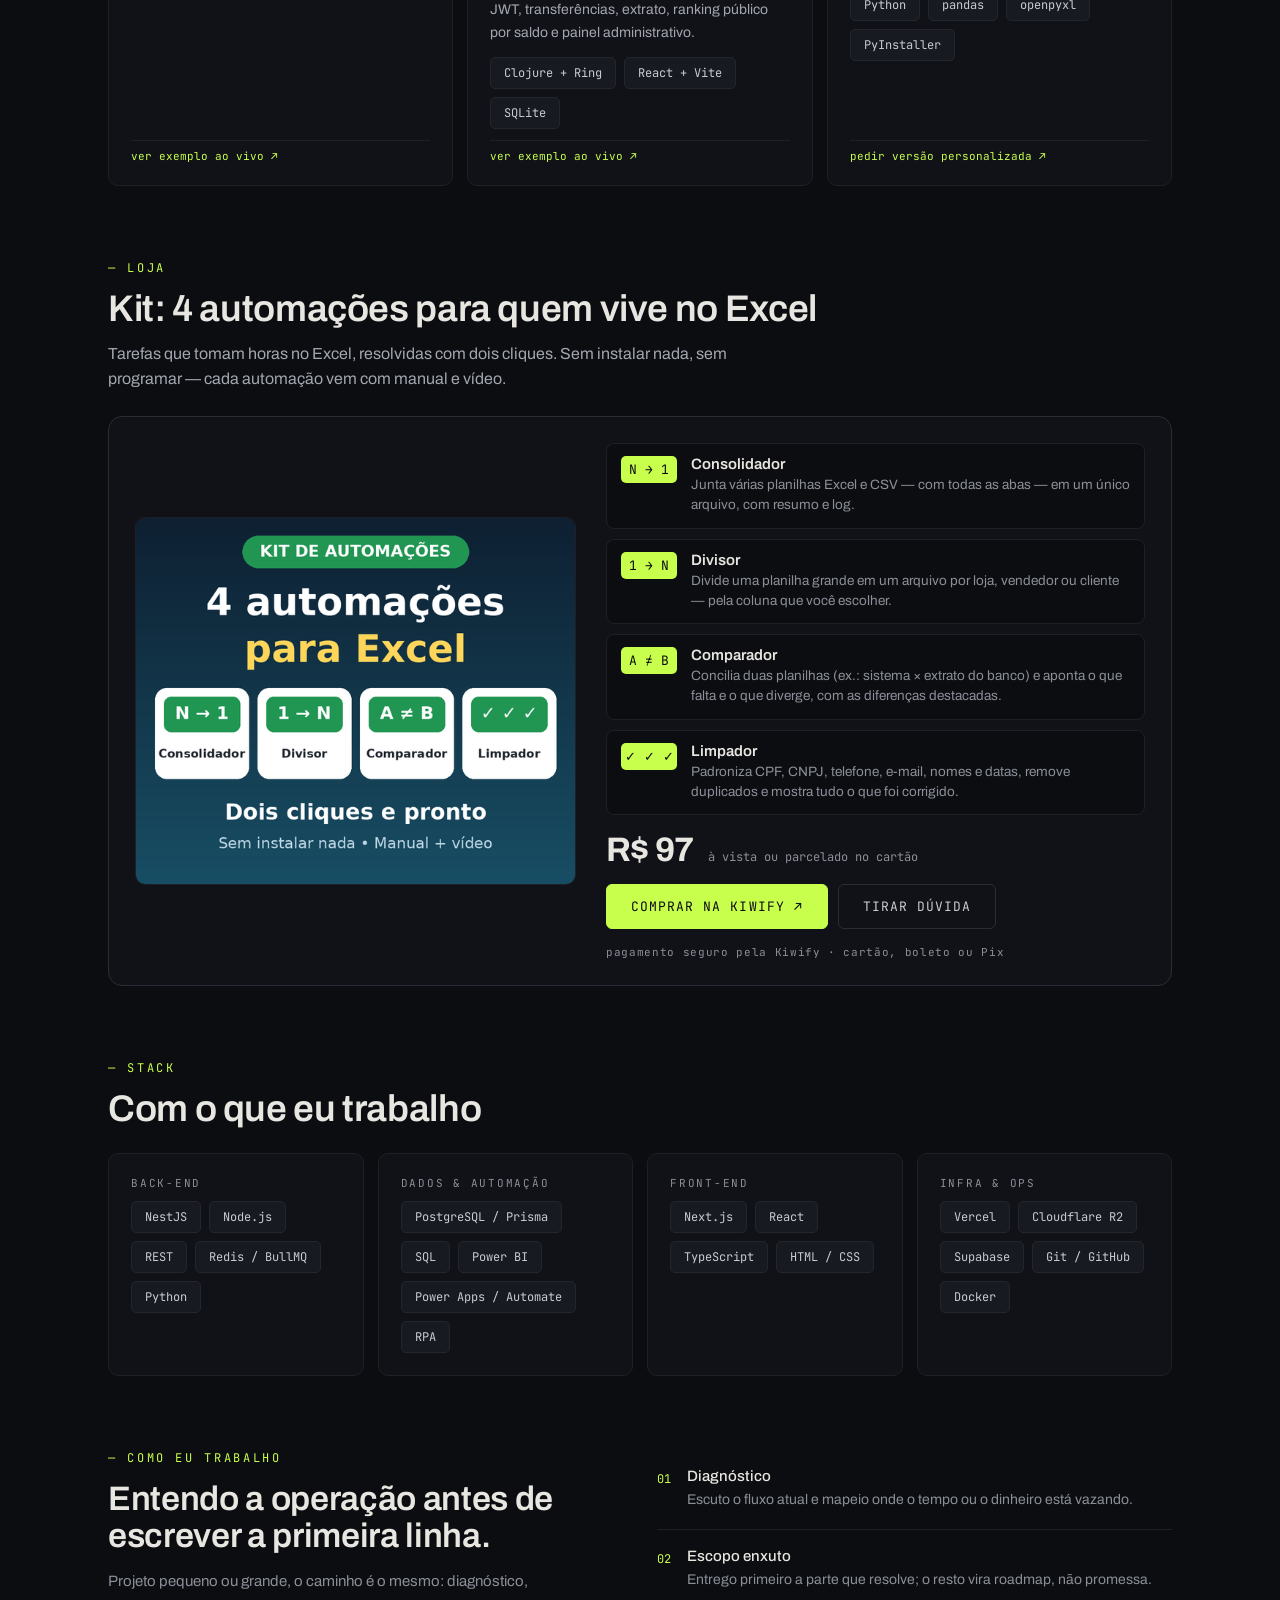
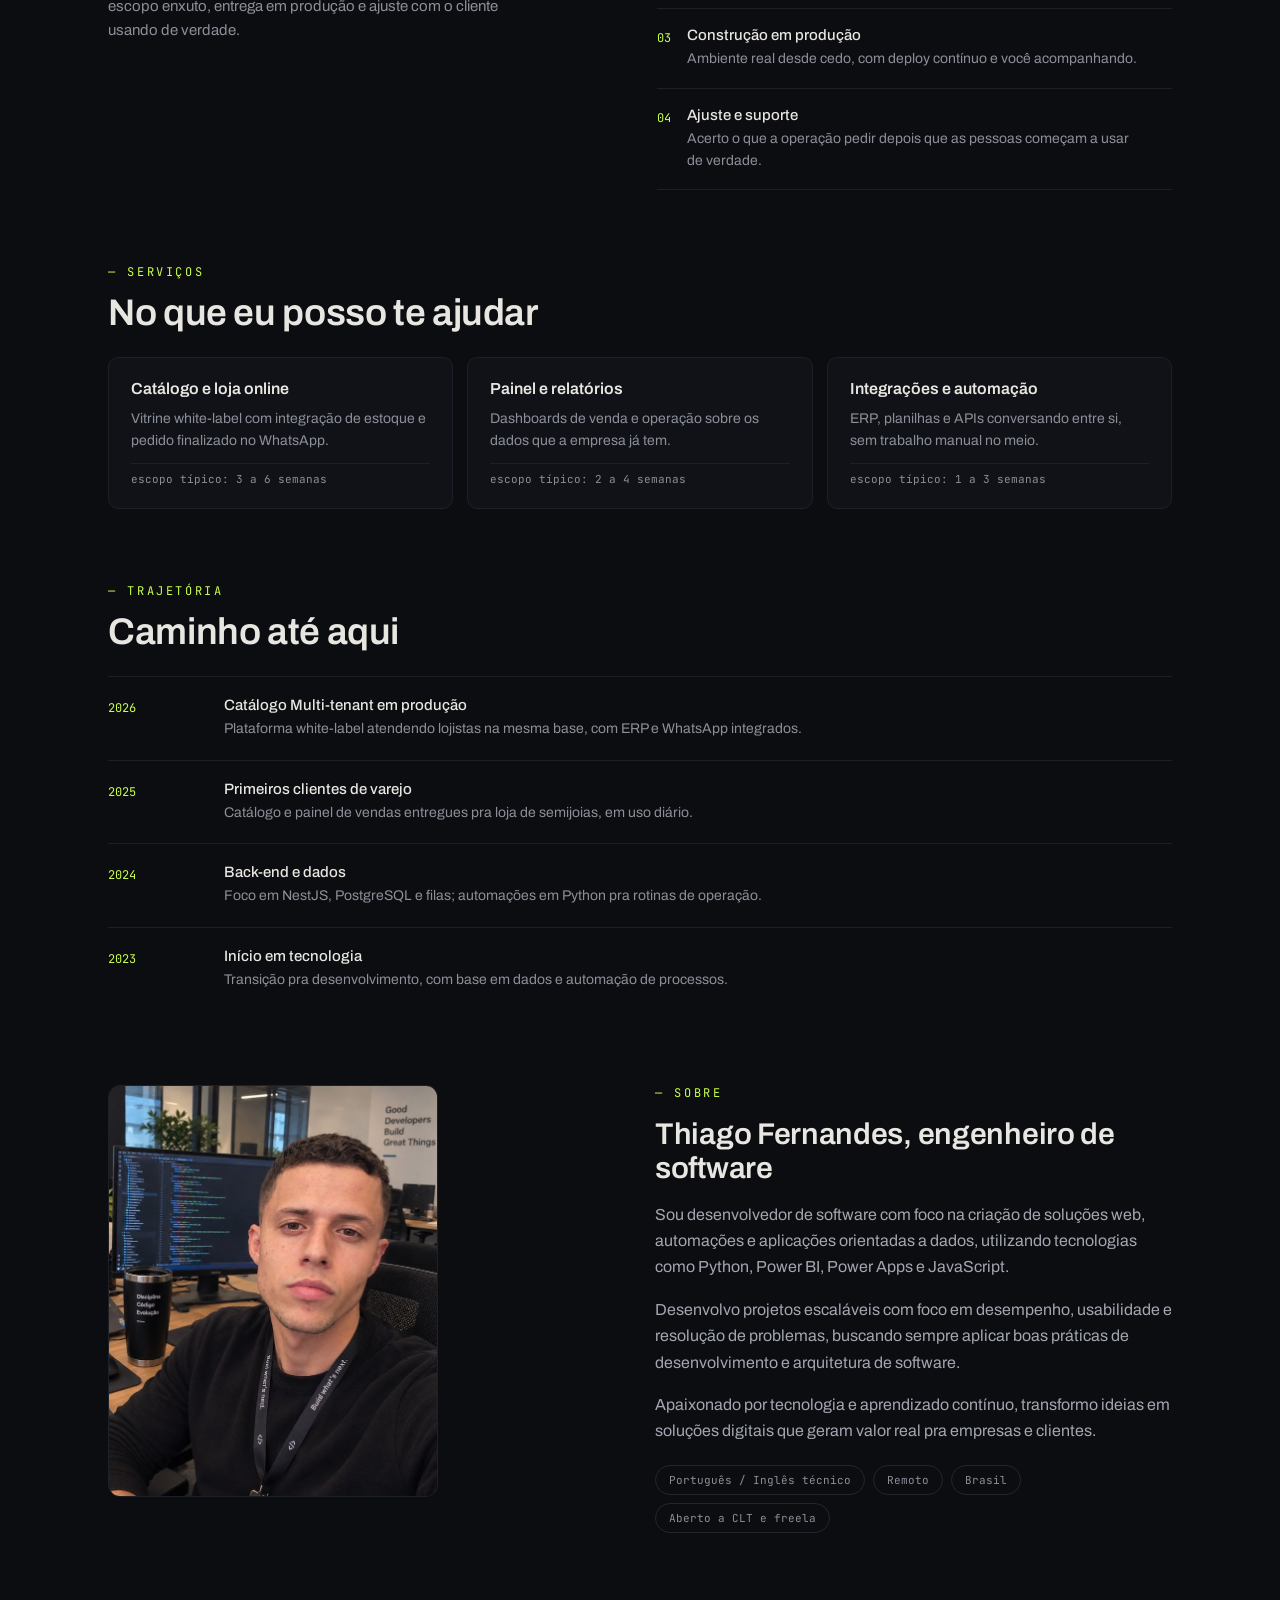
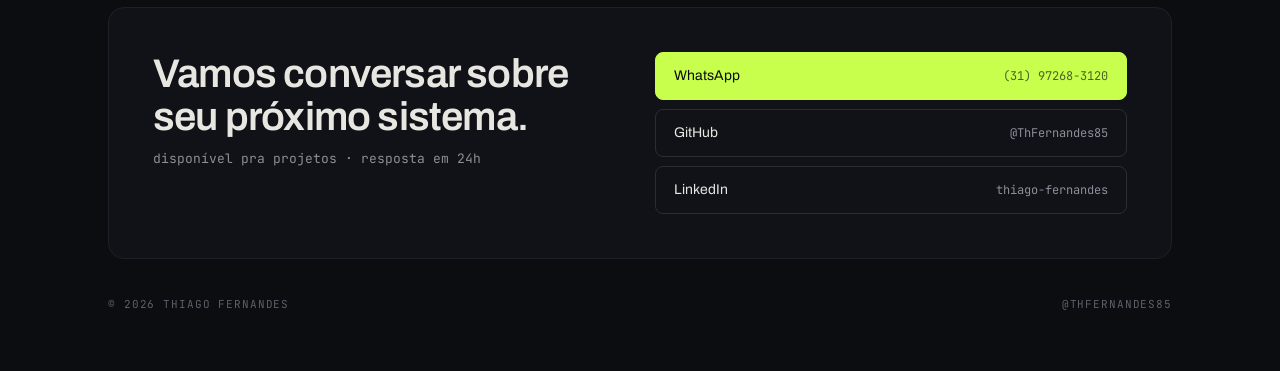
==== commit d308f490: "feat: adiciona loja com o kit de 4 automações para Excel (Kiwify)" ====
--- a/index.html
+++ b/index.html
@@ -182,6 +182,19 @@
 .card.destaque .thumb img{width:100%;height:auto;display:block}
 .card.destaque .texto{display:flex;flex-direction:column;gap:11px}
 @media (max-width:820px){.card.destaque{grid-template-columns:1fr}}
+.loja{display:grid;grid-template-columns:minmax(0,.9fr) minmax(0,1.1fr);gap:30px;align-items:center;margin-top:16px;padding:26px;border:1px solid var(--line2);border-radius:14px;background:var(--panel)}
+.loja .capa{border-radius:10px;overflow:hidden;border:1px solid var(--line)}
+.loja .capa img{width:100%;height:auto;display:block}
+.itens{display:flex;flex-direction:column;gap:10px}
+.item{display:flex;gap:14px;align-items:flex-start;padding:12px 14px;border:1px solid var(--line);border-radius:8px;background:var(--bg)}
+.item i{flex:0 0 56px;text-align:center;font-family:'JetBrains Mono',monospace;font-style:normal;font-size:13px;color:#0c0d10;background:var(--acc);border-radius:5px;padding:5px 0}
+.item b{display:block;font-size:15px;font-weight:600;margin-bottom:3px}
+.item p{margin:0;font-size:13.5px;line-height:1.5;color:var(--dim2)}
+.preco{display:flex;flex-wrap:wrap;align-items:baseline;gap:6px 14px}
+.preco b{font-size:34px;font-weight:700;letter-spacing:-.02em}
+.preco span{font-family:'JetBrains Mono',monospace;font-size:12px;color:var(--dim2)}
+.garantias{font-family:'JetBrains Mono',monospace;font-size:11px;letter-spacing:.06em;color:var(--dim2)}
+@media (max-width:820px){.loja{grid-template-columns:1fr;padding:18px}}
 </style>
 </head>
 <body>
@@ -190,7 +203,7 @@
   <div class="wrap">
     <a class="brand" href="#topo">thiago<b>.</b>fernandes</a>
     <div class="navlinks">
-      <a href="#projetos">projetos</a><a href="#stack">stack</a><a href="#processo">processo</a>
+      <a href="#projetos">projetos</a><a href="#loja">loja</a><a href="#stack">stack</a><a href="#processo">processo</a>
       <a href="#trajetoria">trajetória</a><a href="#sobre">sobre</a><a class="on" href="#contato">contato</a>
     </div>
   </div>
@@ -390,6 +403,31 @@
     </div>
   </section>
 
+  <section id="loja">
+    <div class="shead">
+      <div class="eyebrow">— LOJA</div>
+      <h2>Kit: 4 automações para quem vive no Excel</h2>
+      <p class="lead" style="font-size:16px">Tarefas que tomam horas no Excel, resolvidas com dois cliques. Sem instalar nada, sem programar — cada automação vem com manual e vídeo.</p>
+    </div>
+    <div class="loja">
+      <div class="capa"><img src="assets/kit-automacoes-excel.png" alt="Capa do kit: 4 automações para Excel — Consolidador, Divisor, Comparador e Limpador" width="600" height="500" loading="lazy"></div>
+      <div class="col" style="gap:16px">
+        <div class="itens">
+          <div class="item"><i>N → 1</i><div><b>Consolidador</b><p>Junta várias planilhas Excel e CSV — com todas as abas — em um único arquivo, com resumo e log.</p></div></div>
+          <div class="item"><i>1 → N</i><div><b>Divisor</b><p>Divide uma planilha grande em um arquivo por loja, vendedor ou cliente — pela coluna que você escolher.</p></div></div>
+          <div class="item"><i>A ≠ B</i><div><b>Comparador</b><p>Concilia duas planilhas (ex.: sistema × extrato do banco) e aponta o que falta e o que diverge, com as diferenças destacadas.</p></div></div>
+          <div class="item"><i>✓ ✓ ✓</i><div><b>Limpador</b><p>Padroniza CPF, CNPJ, telefone, e-mail, nomes e datas, remove duplicados e mostra tudo o que foi corrigido.</p></div></div>
+        </div>
+        <div class="preco"><b>R$ 97</b><span>à vista ou parcelado no cartão</span></div>
+        <div class="btns" style="padding-top:0">
+          <a class="btn primary" href="https://pay.kiwify.com.br/ITz66NQ" target="_blank" rel="noopener">COMPRAR NA KIWIFY ↗</a>
+          <a class="btn" href="https://wa.me/5531972683120?text=Ol%C3%A1%20Thiago!%20Tenho%20uma%20d%C3%BAvida%20sobre%20o%20kit%20de%204%20automa%C3%A7%C3%B5es%20para%20Excel." target="_blank" rel="noopener">TIRAR DÚVIDA</a>
+        </div>
+        <div class="garantias">pagamento seguro pela Kiwify · cartão, boleto ou Pix</div>
+      </div>
+    </div>
+  </section>
+
   <section id="stack">
     <div class="shead"><div class="eyebrow">— STACK</div><h2>Com o que eu trabalho</h2></div>
     <div class="cards" style="padding-top:16px">
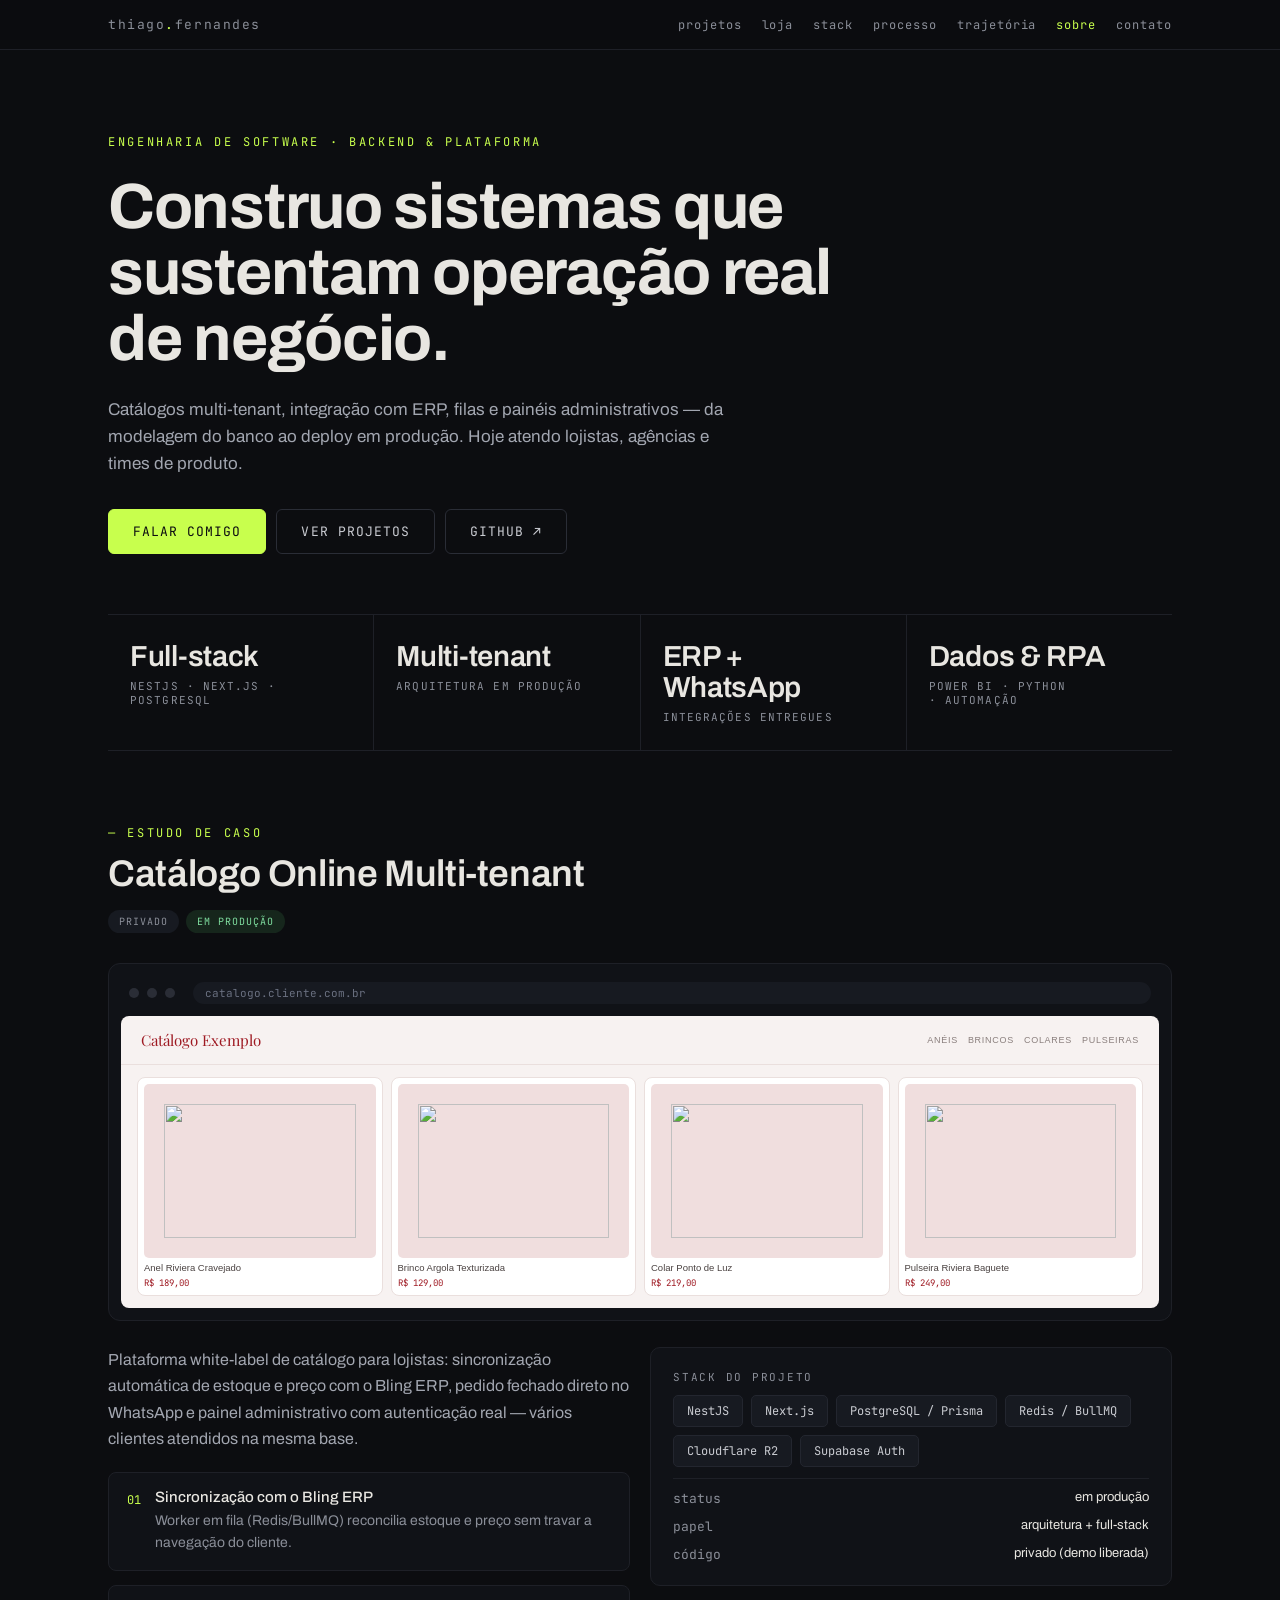
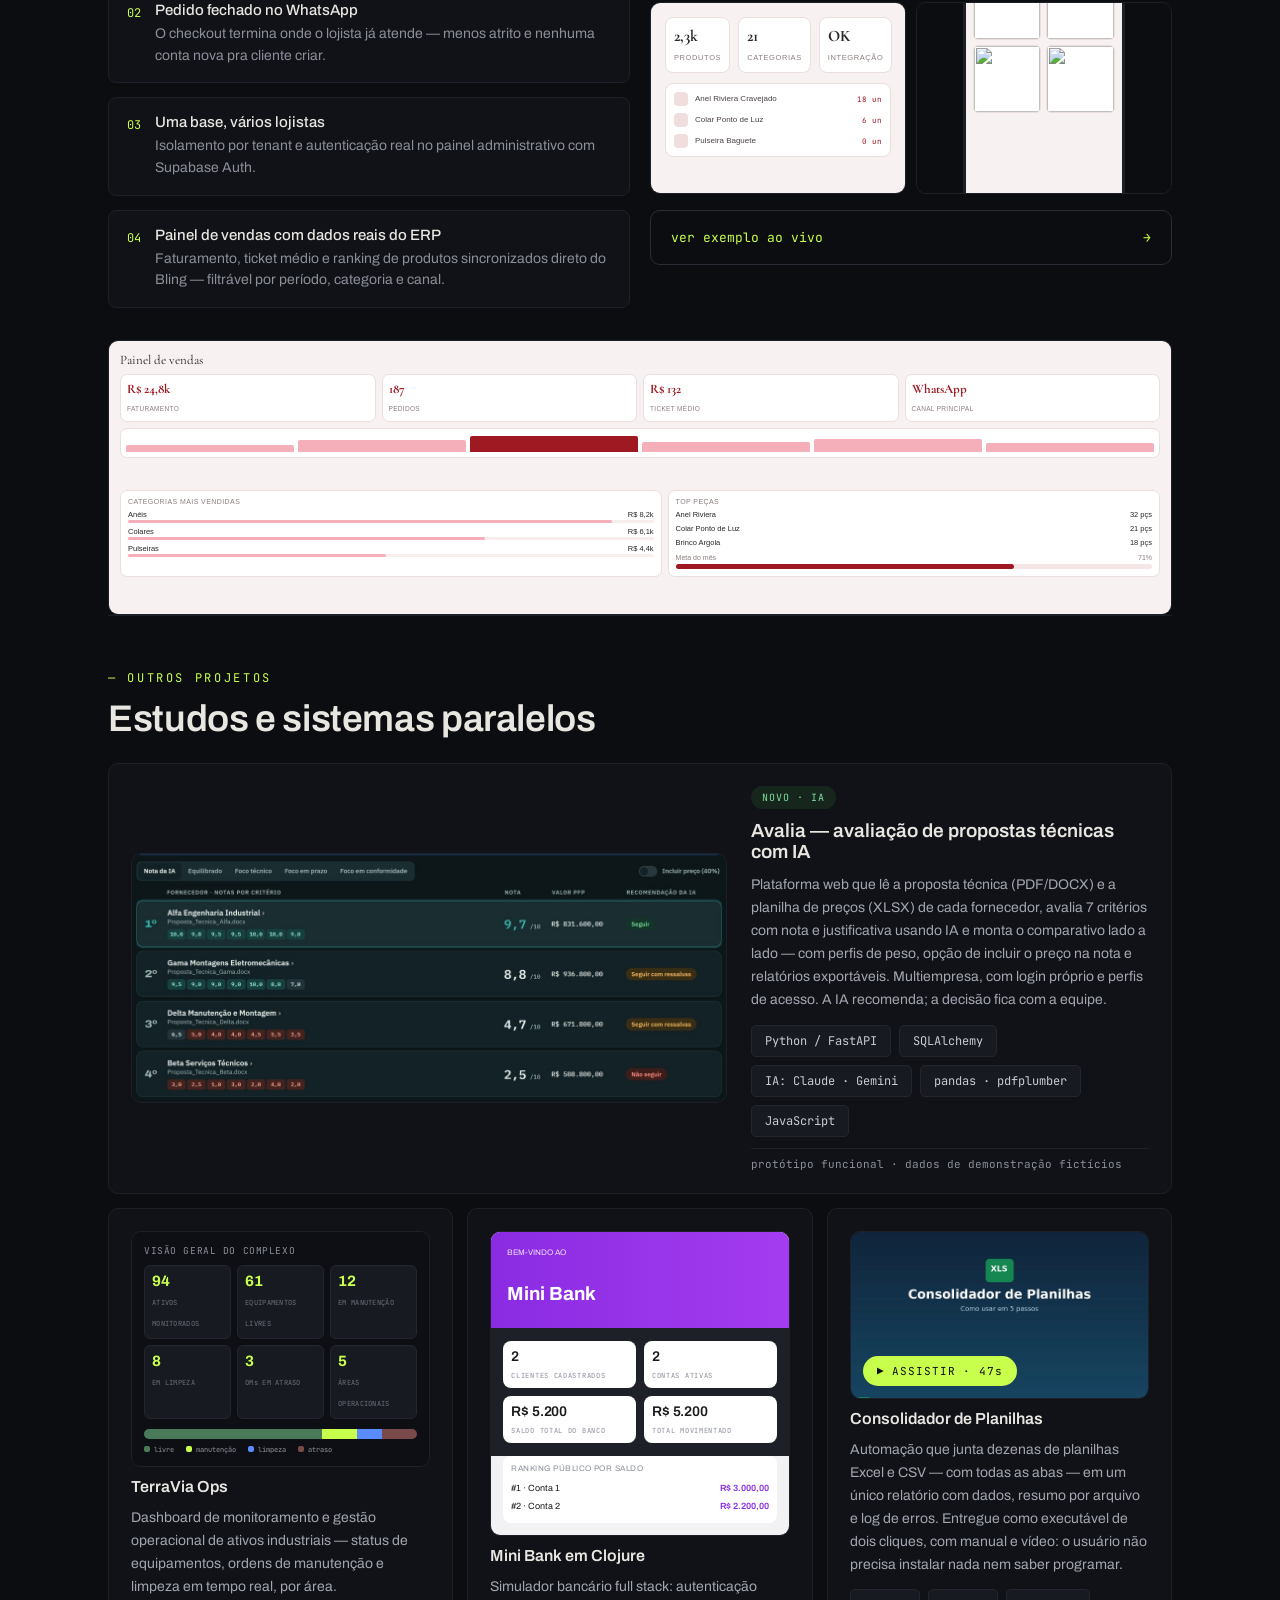
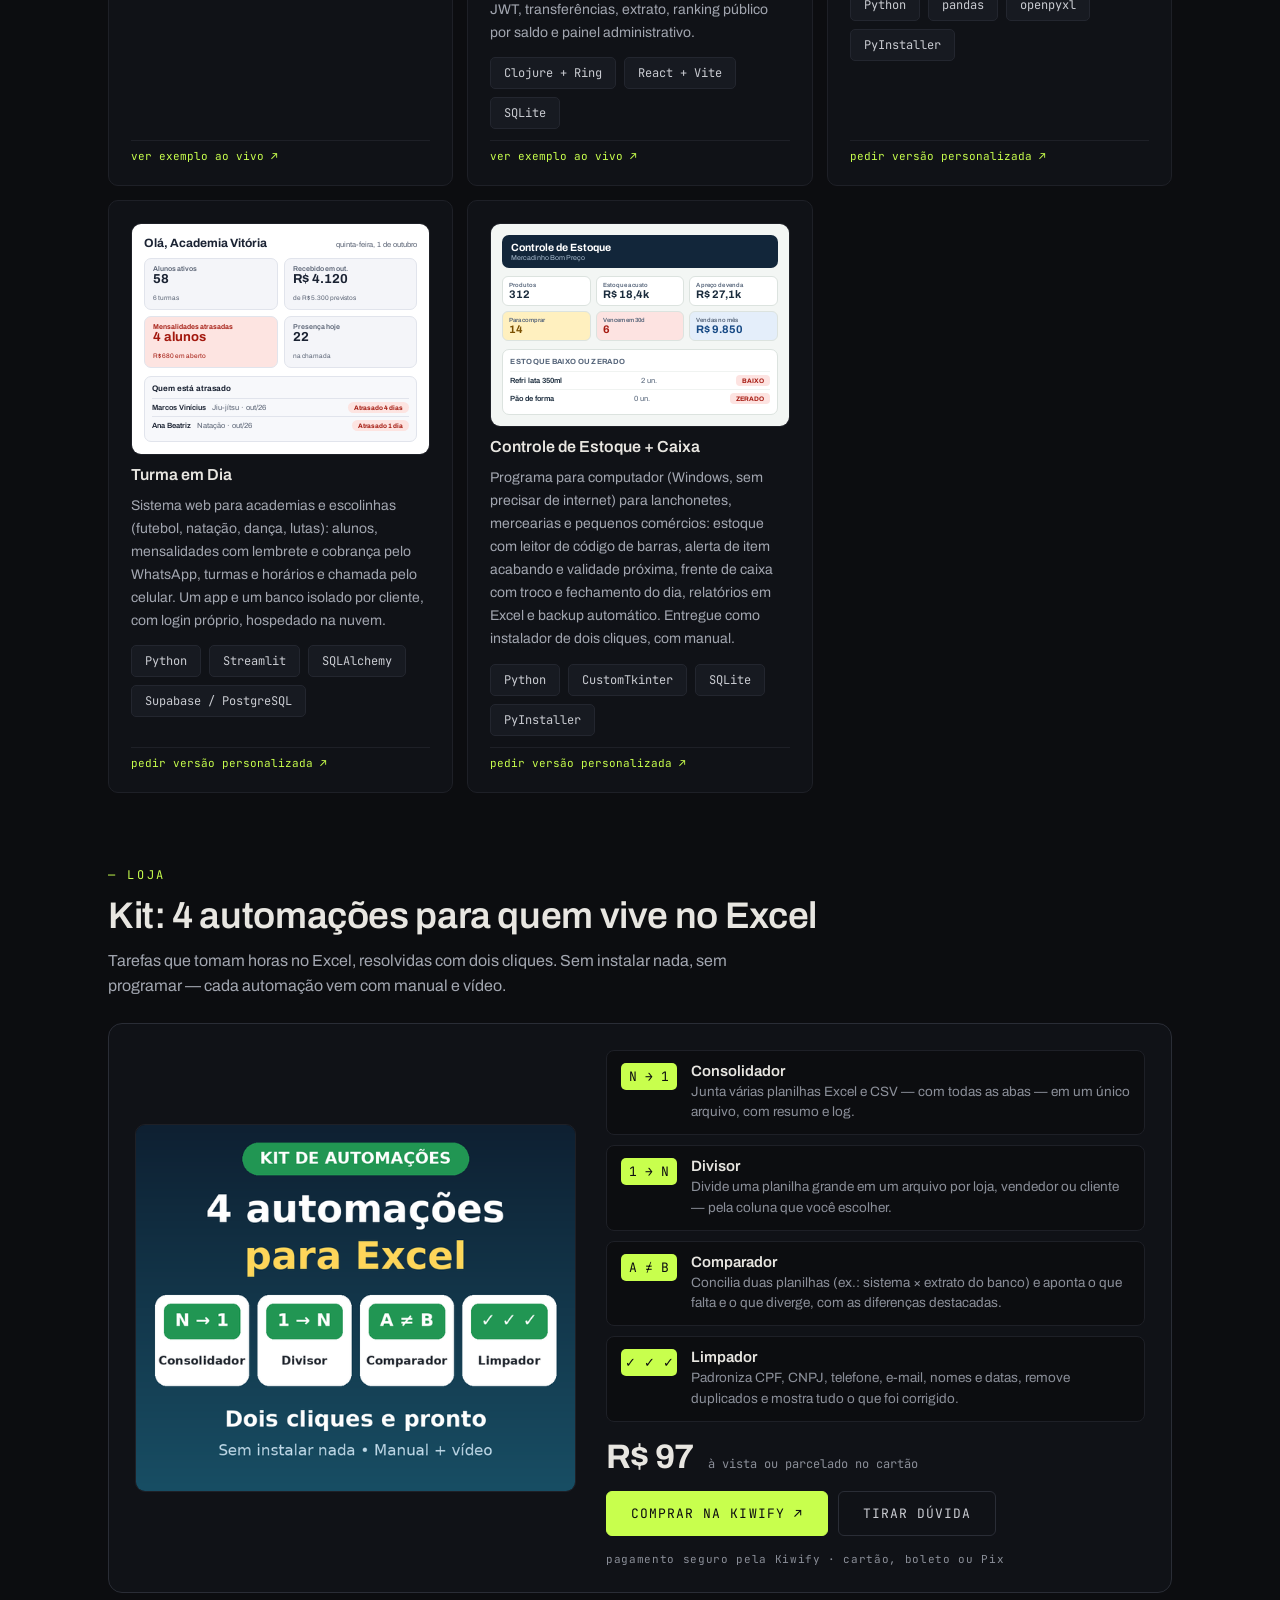
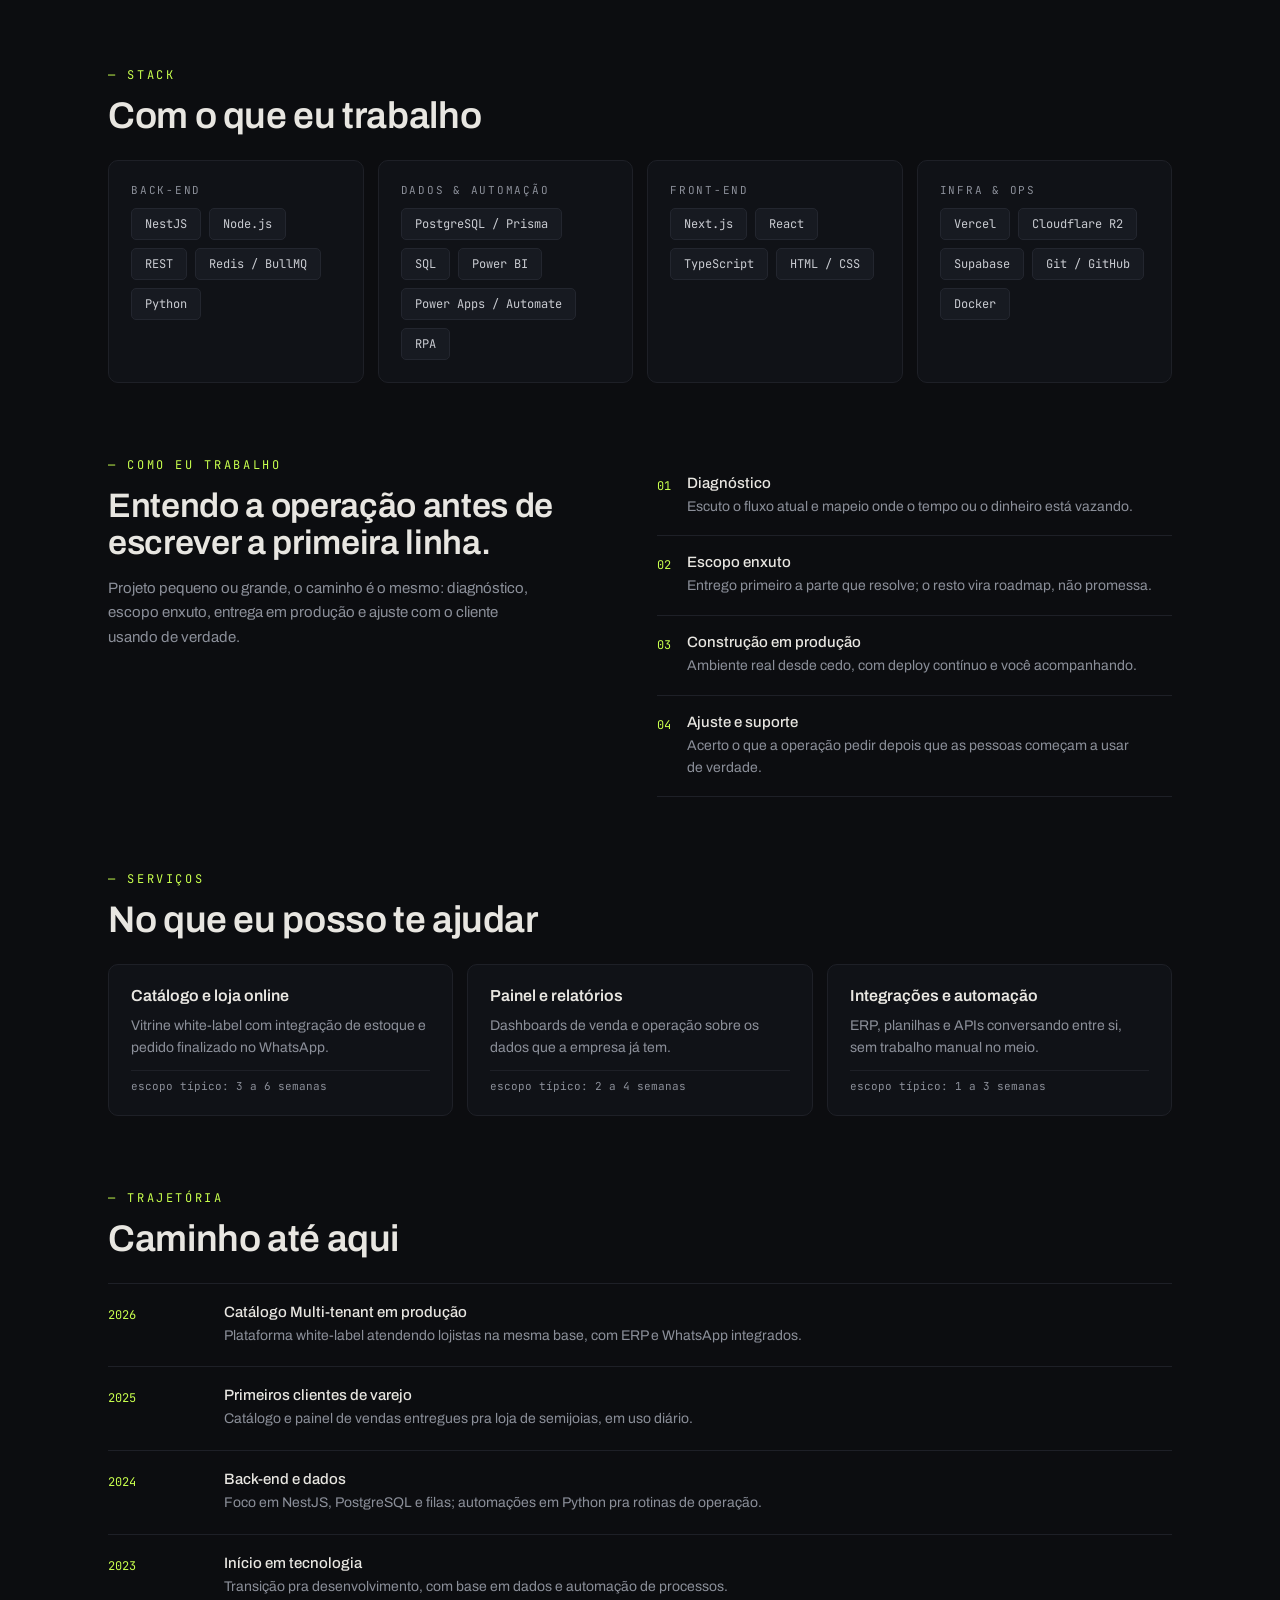
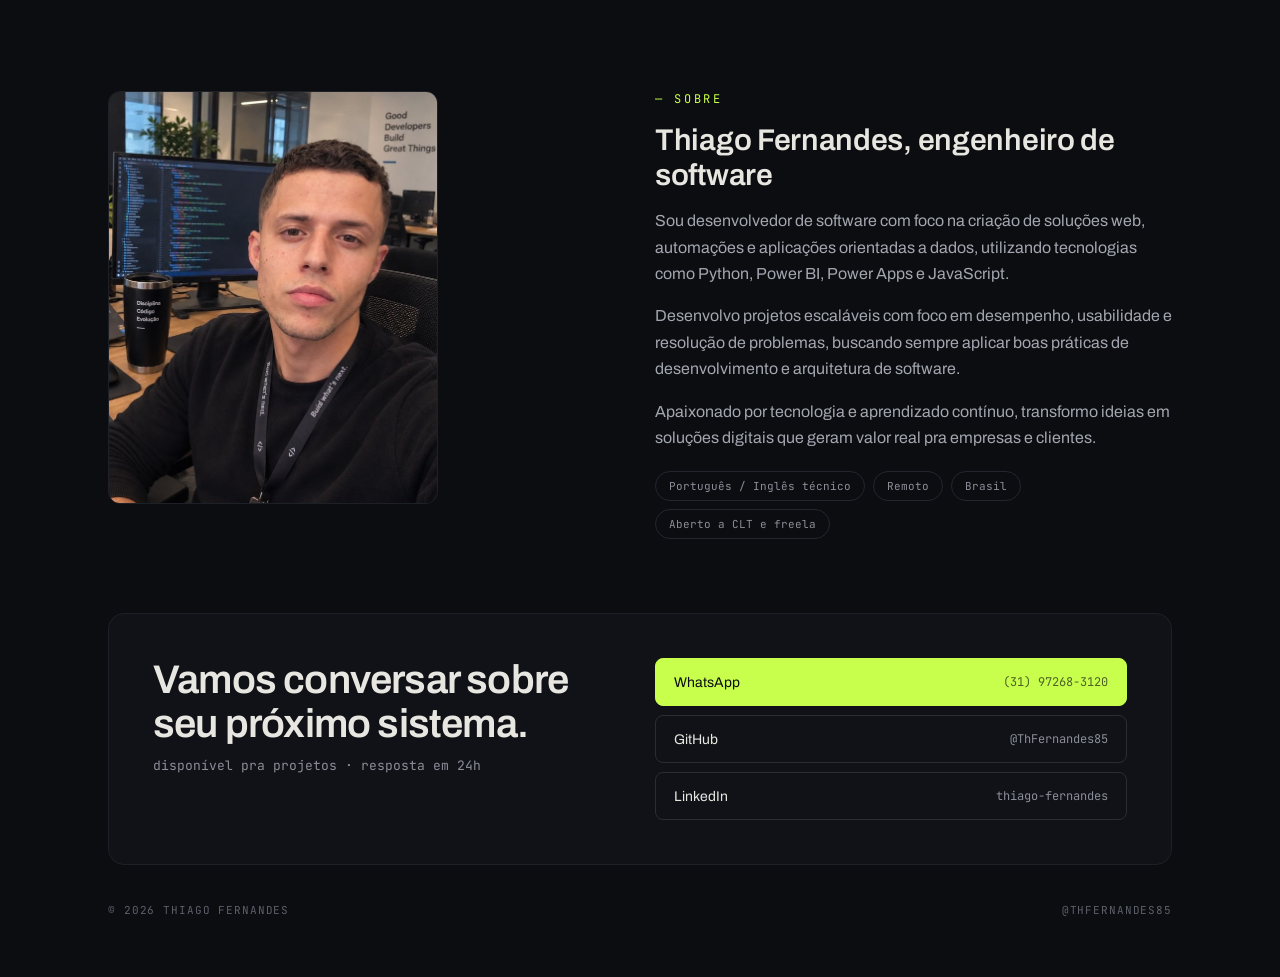
==== commit 4ac09ff9: "feat: dois projetos novos no portfólio — Turma em Dia e Controle de Estoque - Turma em Dia: sistema " ====
--- a/index.html
+++ b/index.html
@@ -170,6 +170,42 @@
 .fk-bank .rank .lbl{font-size:8px;color:#8b8f99;letter-spacing:.06em;margin-bottom:6px;text-transform:uppercase}
 .fk-bank .rank .tx{display:flex;justify-content:space-between;padding:4px 0;font-size:9px}
 .fk-bank .rank .tx span:last-child{font-weight:600;color:rgb(138,43,226)}
+.fk-turma{background:#fff;color:#1B2333;padding:12px;font-family:'Archivo',sans-serif}
+.fk-turma .top{display:flex;justify-content:space-between;align-items:baseline;margin-bottom:8px}
+.fk-turma .top b{font-size:12px}
+.fk-turma .top span{font-size:7.5px;color:#5B6475}
+.fk-turma .kpis{display:grid;grid-template-columns:repeat(2,1fr);gap:6px;margin-bottom:8px}
+.fk-turma .kpi{background:#F4F5F9;border:1px solid #E1E4EC;border-radius:7px;padding:6px 8px}
+.fk-turma .kpi span{display:block;font-size:7px;color:#5B6475;font-weight:600}
+.fk-turma .kpi b{display:block;font-size:13px;font-weight:700;color:#1B2333}
+.fk-turma .kpi i{font-style:normal;font-size:6.5px;color:#5B6475}
+.fk-turma .kpi.late{background:#FDE4E1}
+.fk-turma .kpi.late b,.fk-turma .kpi.late span,.fk-turma .kpi.late i{color:#A3190F}
+.fk-turma .lista{background:#F7F8FB;border:1px solid #E1E4EC;border-radius:7px;padding:7px}
+.fk-turma .lista .h{font-size:8px;font-weight:700;margin-bottom:5px}
+.fk-turma .lista .r{display:flex;justify-content:space-between;align-items:center;font-size:7.5px;padding:3px 0;border-top:1px solid #E1E4EC}
+.fk-turma .lista .r:first-child{border-top:0}
+.fk-turma .lista .r b{font-weight:600;white-space:nowrap}
+.fk-turma .lista .r span{color:#5B6475;flex:1;padding:0 6px;white-space:nowrap}
+.fk-turma .lista .r em{font-style:normal;background:#FDE4E1;color:#A3190F;border-radius:99px;padding:2px 6px;font-size:6.5px;font-weight:700;white-space:nowrap}
+.fk-estoque{background:#F3F6F4;color:#1A2B3C;padding:11px;font-family:'Archivo',sans-serif}
+.fk-estoque .top{background:#12263A;color:#fff;border-radius:7px;padding:7px 9px;margin-bottom:8px;display:flex;flex-direction:column;gap:1px}
+.fk-estoque .top b{font-size:10.5px}
+.fk-estoque .top span{font-size:7px;color:#A9BCCF}
+.fk-estoque .kpis{display:grid;grid-template-columns:repeat(3,1fr);gap:5px;margin-bottom:8px}
+.fk-estoque .kpi{background:#fff;border:1px solid #DCE3DF;border-radius:6px;padding:5px 6px}
+.fk-estoque .kpi span{display:block;font-size:6px;color:#56657A;font-weight:600}
+.fk-estoque .kpi b{display:block;font-size:11px;font-weight:700;color:#1A2B3C}
+.fk-estoque .kpi.warn{background:#FFF0BF}.fk-estoque .kpi.warn b{color:#7A4F00}
+.fk-estoque .kpi.err{background:#FDE3E1}.fk-estoque .kpi.err b{color:#A61B12}
+.fk-estoque .kpi.blue{background:#E4EEFA}.fk-estoque .kpi.blue b{color:#174A85}
+.fk-estoque .lista{background:#fff;border:1px solid #DCE3DF;border-radius:7px;padding:7px}
+.fk-estoque .lista .h{font-size:7.5px;font-weight:700;margin-bottom:5px;color:#56657A;text-transform:uppercase;letter-spacing:.04em}
+.fk-estoque .lista .r{display:flex;justify-content:space-between;align-items:center;font-size:7.5px;padding:3px 0;border-top:1px solid #F0F3F1}
+.fk-estoque .lista .r:first-child{border-top:0}
+.fk-estoque .lista .r b{font-weight:600}
+.fk-estoque .lista .r span{color:#56657A}
+.fk-estoque .lista .r em{font-style:normal;background:#FDE3E1;color:#A61B12;border-radius:4px;padding:2px 6px;font-size:6.5px;font-weight:700}
 .vid{position:relative;aspect-ratio:16/9;border:1px solid var(--line);border-radius:10px;overflow:hidden;background:#0c0d10}
 .vid video{width:100%;height:100%;display:block;object-fit:cover}
 .vid .play{position:absolute;inset:0;display:flex;align-items:flex-end;justify-content:flex-start;padding:12px;background:none;border:0;cursor:pointer}
@@ -400,6 +436,48 @@
         <div class="chips" style="padding-top:2px"><span class="chip">Python</span><span class="chip">pandas</span><span class="chip">openpyxl</span><span class="chip">PyInstaller</span></div>
         <a class="entrega" href="https://wa.me/5531972683120?text=Ol%C3%A1%20Thiago!%20Vi%20o%20Consolidador%20de%20Planilhas%20no%20seu%20portf%C3%B3lio%20e%20quero%20uma%20vers%C3%A3o%20para%20a%20minha%20empresa." target="_blank" rel="noopener" style="color:var(--acc)">pedir versão personalizada ↗</a>
       </div>
+      <div class="card">
+        <div class="thumb" style="aspect-ratio:unset"><div class="fk fk-turma">
+          <div class="top"><b>Olá, Academia Vitória</b><span>quinta-feira, 1 de outubro</span></div>
+          <div class="kpis">
+            <div class="kpi"><span>Alunos ativos</span><b>58</b><i>6 turmas</i></div>
+            <div class="kpi"><span>Recebido em out.</span><b>R$ 4.120</b><i>de R$ 5.300 previstos</i></div>
+            <div class="kpi late"><span>Mensalidades atrasadas</span><b>4 alunos</b><i>R$ 680 em aberto</i></div>
+            <div class="kpi"><span>Presença hoje</span><b>22</b><i>na chamada</i></div>
+          </div>
+          <div class="lista">
+            <div class="h">Quem está atrasado</div>
+            <div class="r"><b>Marcos Vinícius</b><span>Jiu-jítsu · out/26</span><em>Atrasado 4 dias</em></div>
+            <div class="r"><b>Ana Beatriz</b><span>Natação · out/26</span><em>Atrasado 1 dia</em></div>
+          </div>
+        </div></div>
+        <b style="font-size:16px;font-weight:600">Turma em Dia</b>
+        <p class="body" style="font-size:14px">Sistema web para academias e escolinhas (futebol, natação, dança, lutas): alunos, mensalidades com lembrete e cobrança pelo WhatsApp, turmas e horários e chamada pelo celular. Um app e um banco isolado por cliente, com login próprio, hospedado na nuvem.</p>
+        <div class="chips" style="padding-top:2px"><span class="chip">Python</span><span class="chip">Streamlit</span><span class="chip">SQLAlchemy</span><span class="chip">Supabase / PostgreSQL</span></div>
+        <a class="entrega" href="https://wa.me/5531972683120?text=Ol%C3%A1%20Thiago!%20Vi%20o%20Turma%20em%20Dia%20no%20seu%20portf%C3%B3lio%20e%20quero%20saber%20mais%20para%20a%20minha%20academia." target="_blank" rel="noopener" style="color:var(--acc)">pedir versão personalizada ↗</a>
+      </div>
+      <div class="card">
+        <div class="thumb" style="aspect-ratio:unset"><div class="fk fk-estoque">
+          <div class="top"><b>Controle de Estoque</b><span>Mercadinho Bom Preço</span></div>
+          <div class="kpis">
+            <div class="kpi"><span>Produtos</span><b>312</b></div>
+            <div class="kpi"><span>Estoque a custo</span><b>R$ 18,4k</b></div>
+            <div class="kpi"><span>A preço de venda</span><b>R$ 27,1k</b></div>
+            <div class="kpi warn"><span>Para comprar</span><b>14</b></div>
+            <div class="kpi err"><span>Vencem em 30d</span><b>6</b></div>
+            <div class="kpi blue"><span>Vendas no mês</span><b>R$ 9.850</b></div>
+          </div>
+          <div class="lista">
+            <div class="h">Estoque baixo ou zerado</div>
+            <div class="r"><b>Refri lata 350ml</b><span>2 un.</span><em>BAIXO</em></div>
+            <div class="r"><b>Pão de forma</b><span>0 un.</span><em>ZERADO</em></div>
+          </div>
+        </div></div>
+        <b style="font-size:16px;font-weight:600">Controle de Estoque + Caixa</b>
+        <p class="body" style="font-size:14px">Programa para computador (Windows, sem precisar de internet) para lanchonetes, mercearias e pequenos comércios: estoque com leitor de código de barras, alerta de item acabando e validade próxima, frente de caixa com troco e fechamento do dia, relatórios em Excel e backup automático. Entregue como instalador de dois cliques, com manual.</p>
+        <div class="chips" style="padding-top:2px"><span class="chip">Python</span><span class="chip">CustomTkinter</span><span class="chip">SQLite</span><span class="chip">PyInstaller</span></div>
+        <a class="entrega" href="https://wa.me/5531972683120?text=Ol%C3%A1%20Thiago!%20Vi%20o%20Controle%20de%20Estoque%20no%20seu%20portf%C3%B3lio%20e%20quero%20uma%20vers%C3%A3o%20para%20o%20meu%20com%C3%A9rcio." target="_blank" rel="noopener" style="color:var(--acc)">pedir versão personalizada ↗</a>
+      </div>
     </div>
   </section>
 
